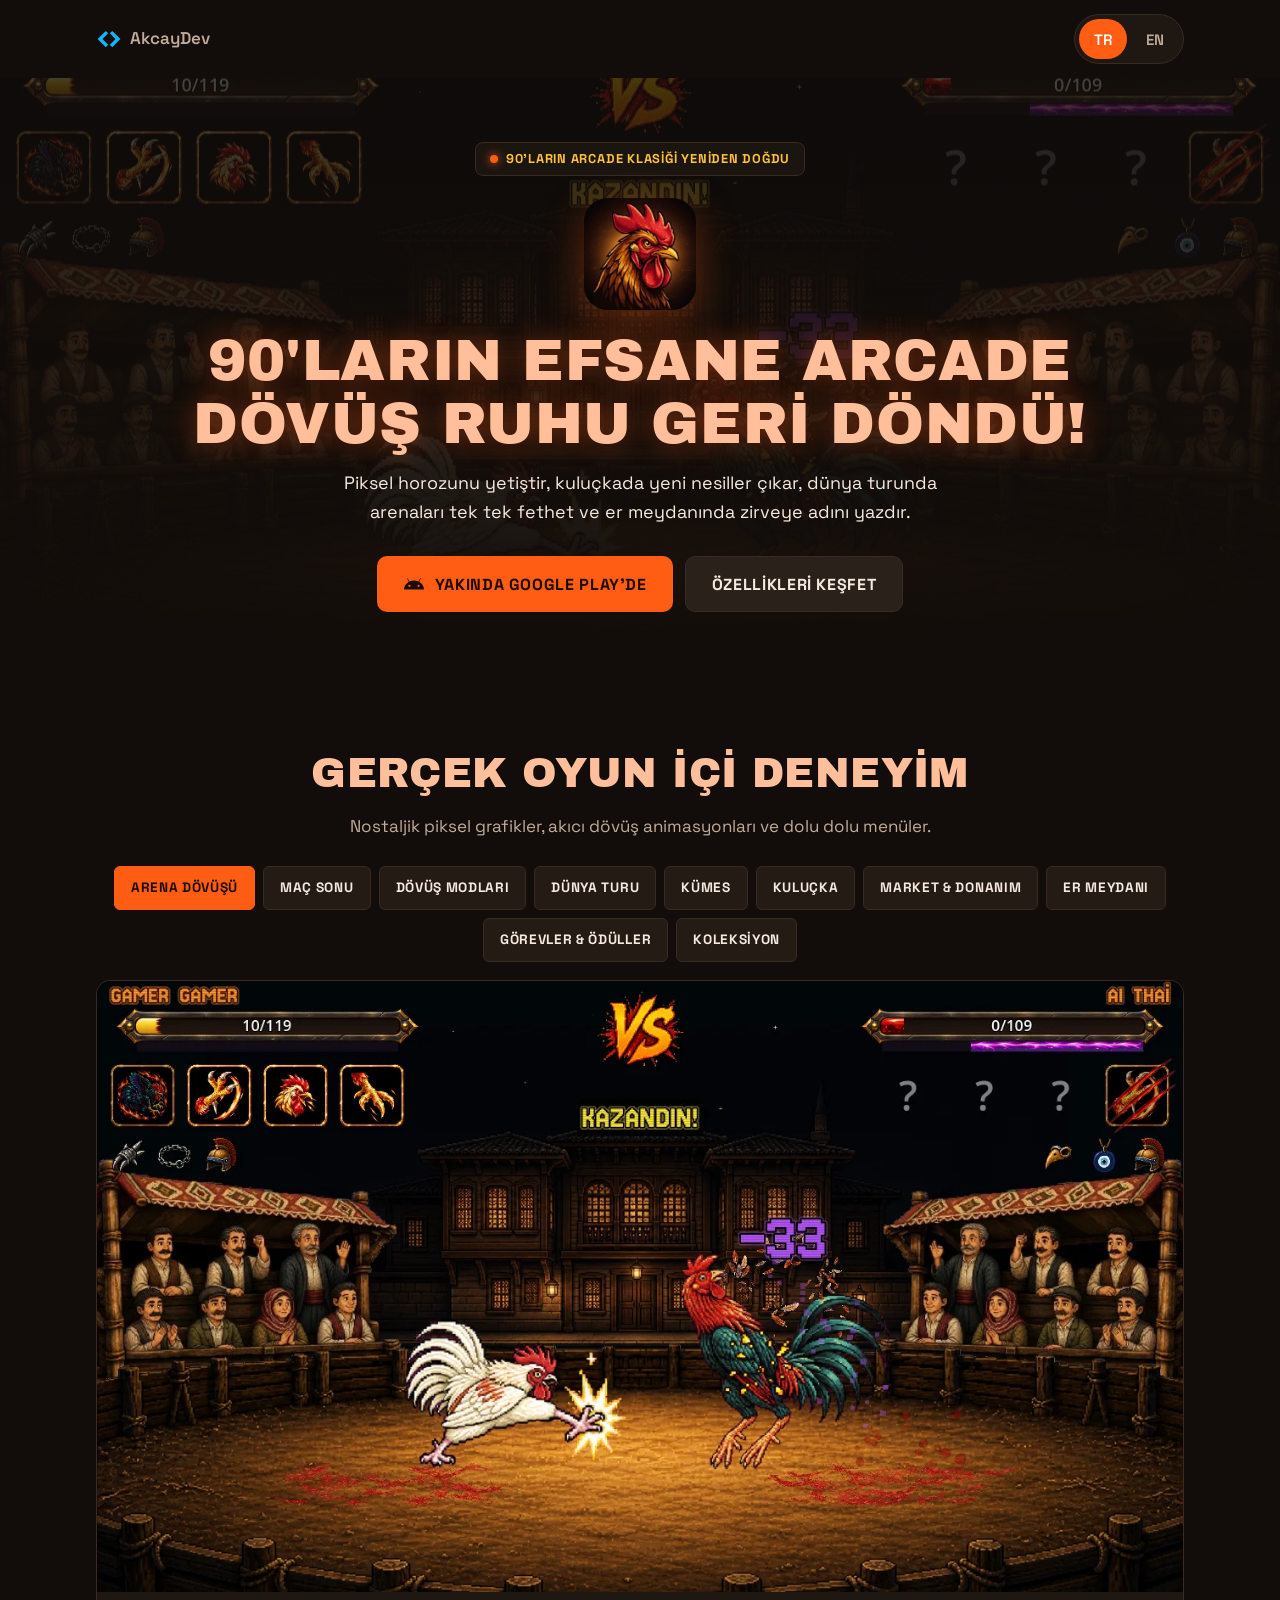
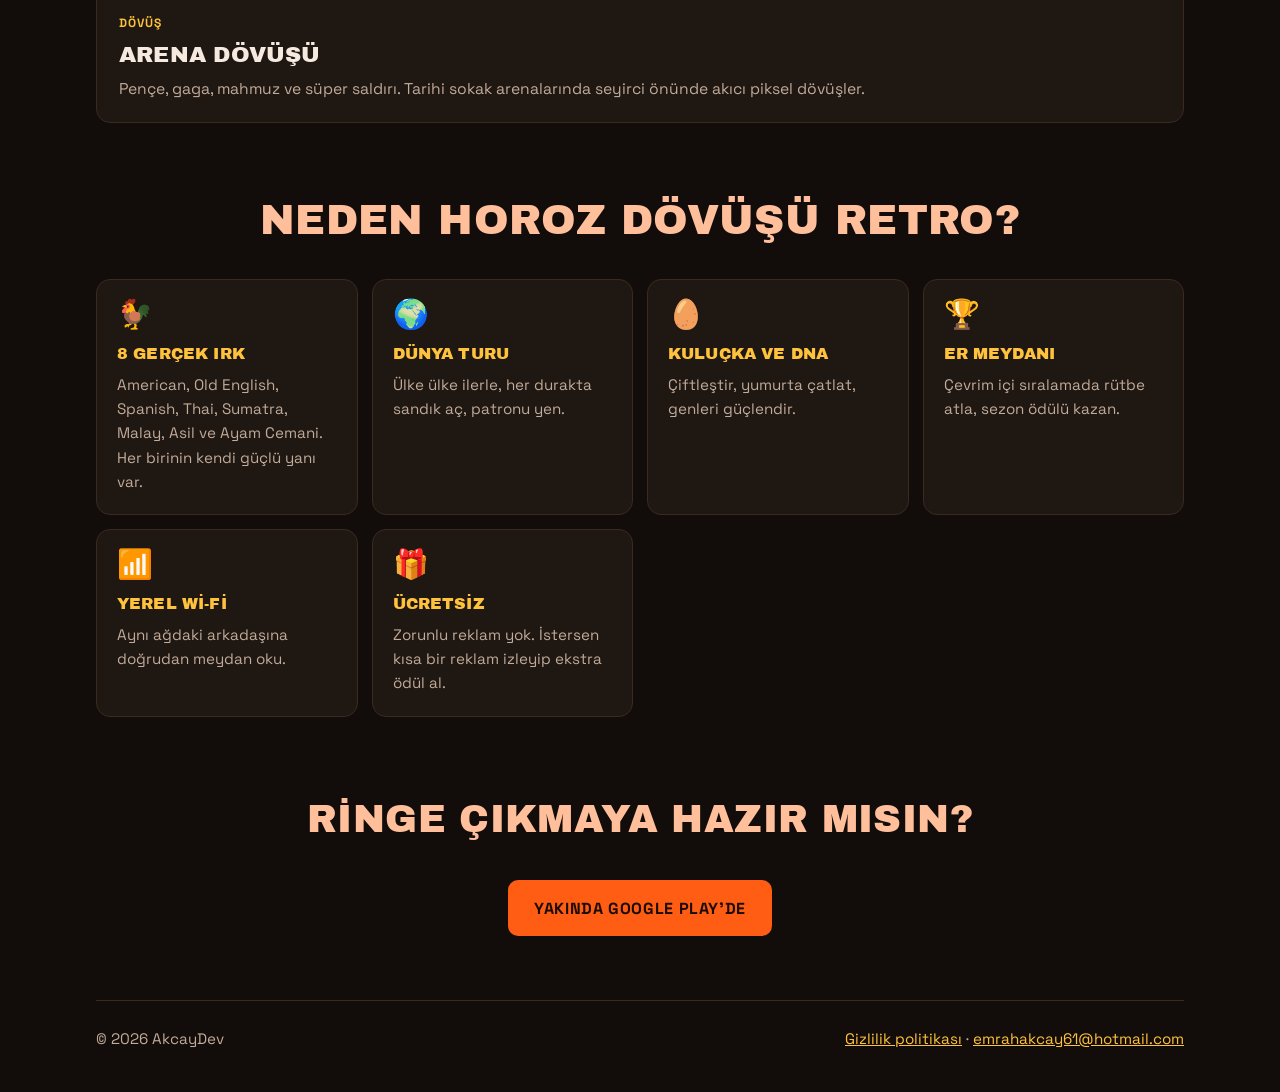
==== horoz-dovusu-retro/index.html @ 1869b86a "Add files via upload" ====
<!doctype html>
<html lang="tr" data-dil="tr">
<head>
<meta charset="utf-8">
<meta name="viewport" content="width=device-width, initial-scale=1">
<title>Horoz Dövüşü Retro - AkcayDev</title>
<meta name="description" content="90'ların arcade ruhunda piksel horoz dövüşü oyunu. Android için yakında Google Play'de.">
<meta property="og:title" content="Horoz Dövüşü Retro">
<meta property="og:image" content="https://akcay-dev.github.io/horoz-dovusu-retro/gorseller/dovus-tr.webp">
<link rel="icon" href="gorseller/ikon.webp">
<link rel="preconnect" href="https://fonts.googleapis.com"><link rel="preconnect" href="https://fonts.gstatic.com" crossorigin>
<link href="https://fonts.googleapis.com/css2?family=Archivo+Black&family=Exo+2:wght@700&family=Space+Grotesk:wght@400;600;700&display=swap" rel="stylesheet">
<link rel="stylesheet" href="horoz.css">
<script src="../dil.js"></script>
</head>
<body>
<div class="kap">
  <header class="ust">
    <a class="geri" href="../" aria-label="AkcayDev">
      <svg viewBox="0 0 64 64" aria-hidden="true"><path fill="#12b6ff" d="M24 12l6 6-14 14 14 14-6 6L4 32z M40 12l-6 6 14 14-14 14 6 6 20-20z"/></svg>
      AkcayDev
    </a>
    <div class="dil-sec" role="group" aria-label="Dil / Language">
      <button data-dil-sec="tr">TR</button><button data-dil-sec="en">EN</button>
    </div>
  </header>
</div>

<div class="kahraman">
  <div class="kap">
    <span class="rozet"><span lang="tr">90'ların arcade klasiği yeniden doğdu</span><span lang="en">The 90s arcade classic is back</span></span>
    <img class="ikon" src="gorseller/ikon.webp" alt="Horoz Dövüşü Retro / Rooster Fight Retro">
    <h1><span lang="tr">90'ların efsane arcade dövüş ruhu geri döndü!</span><span lang="en">The legendary 90s arcade fighting spirit is back!</span></h1>
    <p lang="tr">Piksel horozunu yetiştir, kuluçkada yeni nesiller çıkar, dünya turunda arenaları tek tek fethet ve er meydanında zirveye adını yazdır.</p>
    <p lang="en">Raise your pixel rooster, breed new generations, conquer arenas one by one on the world tour and climb to the top of the ranked arena.</p>
    <div class="dugmeler">
      <a class="dugme ana" aria-disabled="true">
        <svg viewBox="0 0 24 24" aria-hidden="true"><path fill="currentColor" d="M17.6 9.48l1.84-3.18a.38.38 0 0 0-.66-.38L16.9 9.14A11.5 11.5 0 0 0 12 8.1c-1.77 0-3.45.37-4.9 1.04L5.22 5.92a.38.38 0 0 0-.66.38L6.4 9.48A10.8 10.8 0 0 0 1 18h22a10.8 10.8 0 0 0-5.4-8.52zM7 15.25a1.25 1.25 0 1 1 0-2.5 1.25 1.25 0 0 1 0 2.5zm10 0a1.25 1.25 0 1 1 0-2.5 1.25 1.25 0 0 1 0 2.5z"/></svg>
        <span lang="tr">Yakında Google Play'de</span><span lang="en">Coming soon to Google Play</span>
      </a>
      <a class="dugme ikincil" href="#oyun"><span lang="tr">Özellikleri keşfet</span><span lang="en">Explore features</span></a>
    </div>
  </div>
</div>

<div class="kap">
  <section id="oyun">
    <div class="baslik">
      <h2><span lang="tr">Gerçek oyun içi deneyim</span><span lang="en">Real in-game experience</span></h2>
      <p lang="tr">Nostaljik piksel grafikler, akıcı dövüş animasyonları ve dolu dolu menüler.</p>
      <p lang="en">Nostalgic pixel art, smooth fight animations and packed menus.</p>
    </div>
    <div class="sekmeler" role="tablist">
      <button role="tab" data-sekme="0" aria-selected="true"><span lang="tr">Arena Dövüşü</span><span lang="en">Arena Fight</span></button>
      <button role="tab" data-sekme="1" aria-selected="false"><span lang="tr">Maç Sonu</span><span lang="en">Match Result</span></button>
      <button role="tab" data-sekme="2" aria-selected="false"><span lang="tr">Dövüş modları</span><span lang="en">Fight modes</span></button>
      <button role="tab" data-sekme="3" aria-selected="false"><span lang="tr">Dünya Turu</span><span lang="en">World Tour</span></button>
      <button role="tab" data-sekme="4" aria-selected="false"><span lang="tr">Kümes</span><span lang="en">Coop</span></button>
      <button role="tab" data-sekme="5" aria-selected="false"><span lang="tr">Kuluçka</span><span lang="en">Hatchery</span></button>
      <button role="tab" data-sekme="6" aria-selected="false"><span lang="tr">Market & Donanım</span><span lang="en">Shop & Gear</span></button>
      <button role="tab" data-sekme="7" aria-selected="false"><span lang="tr">Er Meydanı</span><span lang="en">Arena of Honor</span></button>
      <button role="tab" data-sekme="8" aria-selected="false"><span lang="tr">Görevler & Ödüller</span><span lang="en">Tasks & Rewards</span></button>
      <button role="tab" data-sekme="9" aria-selected="false"><span lang="tr">Koleksiyon</span><span lang="en">Collection</span></button>
    </div>

    <figure class="vitrin" data-panel="0">
      <img lang="tr" src="gorseller/dovus-tr.webp" alt="Arena Dövüşü" loading="lazy"><img lang="en" src="gorseller/dovus-en.webp" alt="Arena Fight" loading="lazy">
      <figcaption>
        <small lang="tr">Dövüş</small><small lang="en">Fight</small>
        <h3 lang="tr">Arena Dövüşü</h3><h3 lang="en">Arena Fight</h3>
        <p lang="tr">Pençe, gaga, mahmuz ve süper saldırı. Tarihi sokak arenalarında seyirci önünde akıcı piksel dövüşler.</p>
        <p lang="en">Claws, beak, spurs and super attacks. Smooth pixel fights in front of the crowd in historic street arenas.</p>
      </figcaption>
    </figure>
    <figure class="vitrin" data-panel="1" hidden>
      <img lang="tr" src="gorseller/zafer-tr.webp" alt="Maç Sonu" loading="lazy"><img lang="en" src="gorseller/zafer-en.webp" alt="Match Result" loading="lazy">
      <figcaption>
        <small lang="tr">Ödül</small><small lang="en">Reward</small>
        <h3 lang="tr">Maç Sonu</h3><h3 lang="en">Match Result</h3>
        <p lang="tr">Kazan, altını topla, tekrar dövüş ya da horozunu güçlendirmeye dön.</p>
        <p lang="en">Win, collect your gold, then rematch or go back to power up your rooster.</p>
      </figcaption>
    </figure>
    <figure class="vitrin" data-panel="2" hidden>
      <img lang="tr" src="gorseller/dovus-modu-tr.webp" alt="Dövüş modları" loading="lazy"><img lang="en" src="gorseller/dovus-modu-en.webp" alt="Fight modes" loading="lazy">
      <figcaption>
        <small lang="tr">Ana menü</small><small lang="en">Main menu</small>
        <h3 lang="tr">Dövüş modları</h3><h3 lang="en">Fight modes</h3>
        <p lang="tr">Çevrim dışı, arkadaşınla aynı Wi-Fi'da ya da dünya turunda: horozunu seç, dövüş modunu seç, ringe çık.</p>
        <p lang="en">Offline, with a friend on the same Wi-Fi, or on the world tour: pick your rooster, pick a mode, enter the ring.</p>
      </figcaption>
    </figure>
    <figure class="vitrin" data-panel="3" hidden>
      <img lang="tr" src="gorseller/dunya-turu-tr.webp" alt="Dünya Turu" loading="lazy"><img lang="en" src="gorseller/dunya-turu-en.webp" alt="World Tour" loading="lazy">
      <figcaption>
        <small lang="tr">Aşama modu</small><small lang="en">Stage mode</small>
        <h3 lang="tr">Dünya Turu</h3><h3 lang="en">World Tour</h3>
        <p lang="tr">Türkiye'den başlayıp ülke ülke ilerleyen kupa yolculuğu. Her ülkenin sonunda sandık ve patron dövüşü.</p>
        <p lang="en">A trophy journey that starts in Türkiye and moves country by country. A chest and a boss fight at the end of each one.</p>
      </figcaption>
    </figure>
    <figure class="vitrin" data-panel="4" hidden>
      <img lang="tr" src="gorseller/kumes-tr.webp" alt="Kümes" loading="lazy"><img lang="en" src="gorseller/kumes-en.webp" alt="Coop" loading="lazy">
      <figcaption>
        <small lang="tr">Horozların</small><small lang="en">Your roosters</small>
        <h3 lang="tr">Kümes</h3><h3 lang="en">Coop</h3>
        <p lang="tr">Horozlarının yaşadığı avlu. Kuluçkaya, markete ve koleksiyona buradan geç.</p>
        <p lang="en">The yard where your roosters live. Head to the hatchery, shop and collection from here.</p>
      </figcaption>
    </figure>
    <figure class="vitrin" data-panel="5" hidden>
      <img lang="tr" src="gorseller/kulucka-tr.webp" alt="Kuluçka" loading="lazy"><img lang="en" src="gorseller/kulucka-en.webp" alt="Hatchery" loading="lazy">
      <figcaption>
        <small lang="tr">Kuluçka sistemi</small><small lang="en">Breeding system</small>
        <h3 lang="tr">Kuluçka</h3><h3 lang="en">Hatchery</h3>
        <p lang="tr">İki horozunu çiftleştir, olası yavrunun ırkını ve güçlerini gör, yeni nesillerle daha güçlü dövüşçüler yetiştir.</p>
        <p lang="en">Pair two roosters, preview the chick's breed and stats, and raise stronger fighters generation by generation.</p>
      </figcaption>
    </figure>
    <figure class="vitrin" data-panel="6" hidden>
      <img lang="tr" src="gorseller/market-tr.webp" alt="Market & Donanım" loading="lazy"><img lang="en" src="gorseller/market-en.webp" alt="Shop & Gear" loading="lazy">
      <figcaption>
        <small lang="tr">Geliştirme</small><small lang="en">Upgrades</small>
        <h3 lang="tr">Market & Donanım</h3><h3 lang="en">Shop & Gear</h3>
        <p lang="tr">Pençe, gaga, mahmuz, miğfer ve nazar boncuğu. Horozunu kazandığın altınla donat.</p>
        <p lang="en">Claws, beaks, spurs, helmets and evil-eye charms. Gear up your rooster with the gold you win.</p>
      </figcaption>
    </figure>
    <figure class="vitrin" data-panel="7" hidden>
      <img lang="tr" src="gorseller/er-meydani-tr.webp" alt="Er Meydanı" loading="lazy"><img lang="en" src="gorseller/er-meydani-en.webp" alt="Arena of Honor" loading="lazy">
      <figcaption>
        <small lang="tr">Çevrim içi</small><small lang="en">Online</small>
        <h3 lang="tr">Er Meydanı</h3><h3 lang="en">Arena of Honor</h3>
        <p lang="tr">Diğer oyuncuların horozlarına meydan oku, kupa topla, rütbe atla ve sezon ödüllerini kap.</p>
        <p lang="en">Challenge other players' roosters, collect trophies, rank up and grab season rewards.</p>
      </figcaption>
    </figure>
    <figure class="vitrin" data-panel="8" hidden>
      <img lang="tr" src="gorseller/gorevler-tr.webp" alt="Görevler & Ödüller" loading="lazy"><img lang="en" src="gorseller/gorevler-en.webp" alt="Tasks & Rewards" loading="lazy">
      <figcaption>
        <small lang="tr">Her gün</small><small lang="en">Every day</small>
        <h3 lang="tr">Görevler & Ödüller</h3><h3 lang="en">Tasks & Rewards</h3>
        <p lang="tr">Giriş ödülleri ve günlük görevlerle altın, yumurta ve sandık kazan.</p>
        <p lang="en">Earn gold, eggs and chests with login rewards and daily tasks.</p>
      </figcaption>
    </figure>
    <figure class="vitrin" data-panel="9" hidden>
      <img lang="tr" src="gorseller/koleksiyon-tr.webp" alt="Koleksiyon" loading="lazy"><img lang="en" src="gorseller/koleksiyon-en.webp" alt="Collection" loading="lazy">
      <figcaption>
        <small lang="tr">Albüm</small><small lang="en">Album</small>
        <h3 lang="tr">Koleksiyon</h3><h3 lang="en">Collection</h3>
        <p lang="tr">8 gerçek ırkı ve tüm donanımları topla, albümünü tamamla.</p>
        <p lang="en">Collect all 8 real breeds and every piece of gear to complete your album.</p>
      </figcaption>
    </figure>
  </section>

  <section>
    <div class="baslik">
      <h2><span lang="tr">Neden Horoz Dövüşü Retro?</span><span lang="en">Why Rooster Fight Retro?</span></h2>
    </div>
    <div class="ozellikler">
      <div class="ozellik"><div class="s">🐓</div><h3 lang="tr">8 gerçek ırk</h3><h3 lang="en">8 real breeds</h3><p lang="tr">American, Old English, Spanish, Thai, Sumatra, Malay, Asil ve Ayam Cemani. Her birinin kendi güçlü yanı var.</p><p lang="en">American, Old English, Spanish, Thai, Sumatra, Malay, Asil and Ayam Cemani, each with its own strengths.</p></div>
      <div class="ozellik"><div class="s">🌍</div><h3 lang="tr">Dünya turu</h3><h3 lang="en">World tour</h3><p lang="tr">Ülke ülke ilerle, her durakta sandık aç, patronu yen.</p><p lang="en">Advance country by country, open chests and beat the boss at every stop.</p></div>
      <div class="ozellik"><div class="s">🥚</div><h3 lang="tr">Kuluçka ve DNA</h3><h3 lang="en">Breeding & DNA</h3><p lang="tr">Çiftleştir, yumurta çatlat, genleri güçlendir.</p><p lang="en">Breed, hatch eggs and strengthen the bloodline.</p></div>
      <div class="ozellik"><div class="s">🏆</div><h3 lang="tr">Er meydanı</h3><h3 lang="en">Ranked arena</h3><p lang="tr">Çevrim içi sıralamada rütbe atla, sezon ödülü kazan.</p><p lang="en">Climb the online ladder and earn season rewards.</p></div>
      <div class="ozellik"><div class="s">📶</div><h3 lang="tr">Yerel Wi-Fi</h3><h3 lang="en">Local Wi-Fi</h3><p lang="tr">Aynı ağdaki arkadaşına doğrudan meydan oku.</p><p lang="en">Challenge a friend on the same network directly.</p></div>
      <div class="ozellik"><div class="s">🎁</div><h3 lang="tr">Ücretsiz</h3><h3 lang="en">Free to play</h3><p lang="tr">Zorunlu reklam yok. İstersen kısa bir reklam izleyip ekstra ödül al.</p><p lang="en">No forced ads. Watch a short ad for a bonus only if you want.</p></div>
    </div>
  </section>

  <div class="son">
    <h2><span lang="tr">Ringe çıkmaya hazır mısın?</span><span lang="en">Ready to enter the ring?</span></h2>
    <div class="dugmeler">
      <a class="dugme ana" aria-disabled="true"><span lang="tr">Yakında Google Play'de</span><span lang="en">Coming soon to Google Play</span></a>
    </div>
  </div>

  <footer class="alt">
    <span>© 2026 AkcayDev</span>
    <span><a href="gizlilik.html"><span lang="tr">Gizlilik politikası</span><span lang="en">Privacy policy</span></a> · <a href="mailto:emrahakcay61@hotmail.com">emrahakcay61@hotmail.com</a></span>
  </footer>
</div>

<script>
document.querySelectorAll("[data-sekme]").forEach(function (b) {
  b.addEventListener("click", function () {
    var n = b.getAttribute("data-sekme");
    document.querySelectorAll("[data-sekme]").forEach(function (x) { x.setAttribute("aria-selected", x === b); });
    document.querySelectorAll("[data-panel]").forEach(function (p) { p.hidden = p.getAttribute("data-panel") !== n; });
  });
});
</script>
</body>
</html>
---- horoz-dovusu-retro/horoz.css ----
/* Horoz Dövüşü Retro tanıtım sayfası */
:root {
  --bg: #120d0a; --kart: #1e1712; --cizgi: #3a2a1f;
  --yazi: #f6e9df; --soluk: #c2ab99; --seftali: #ffbf9b;
  --turuncu: #ff5c14; --altin: #ffc23d;
}
* { box-sizing: border-box; }
html[data-dil="tr"] [lang="en"], html[data-dil="en"] [lang="tr"] { display: none !important; }
html { scroll-behavior: smooth; }
body { margin: 0; background: var(--bg); color: var(--yazi); font: 17px/1.6 "Space Grotesk", system-ui, sans-serif; }
a { color: var(--altin); }
.kap { max-width: 1120px; margin: 0 auto; padding: 0 16px; }
h1, h2, h3 { font-family: "Archivo Black", "Arial Black", sans-serif; font-weight: 400; text-transform: uppercase; letter-spacing: .01em; }
.ust { display: flex; align-items: center; justify-content: space-between; padding: 14px 0; gap: 12px; }
.geri { display: flex; align-items: center; gap: 8px; color: var(--soluk); text-decoration: none; font-weight: 600; min-height: 44px; }
.geri svg { height: 26px; width: auto; }
.dil-sec { display: flex; gap: 4px; background: var(--kart); border: 1px solid var(--cizgi); border-radius: 999px; padding: 4px; }
.dil-sec button { font: 600 15px "Space Grotesk", sans-serif; color: var(--soluk); background: none; border: 0; border-radius: 999px; min-width: 48px; min-height: 40px; cursor: pointer; }
.dil-sec button[aria-pressed="true"] { background: var(--turuncu); color: #fff; }

.kahraman { position: relative; text-align: center; padding: 64px 0 72px; overflow: hidden; }
.kahraman::before { content: ""; position: absolute; inset: 0; background: linear-gradient(180deg, rgba(18,13,10,.78), var(--bg) 92%), url(gorseller/dovus-tr.webp) center 40% / cover; z-index: -1; }
html[data-dil="en"] .kahraman::before { background-image: linear-gradient(180deg, rgba(18,13,10,.78), var(--bg) 92%), url(gorseller/dovus-en.webp); }
.rozet { display: inline-flex; align-items: center; gap: 8px; padding: 6px 14px; background: rgba(30,23,18,.85); border: 1px solid var(--cizgi); border-radius: 8px; font-size: .8rem; font-weight: 700; letter-spacing: .06em; color: var(--altin); text-transform: uppercase; }
.rozet::before { content: ""; width: 8px; height: 8px; border-radius: 50%; background: var(--turuncu); box-shadow: 0 0 10px var(--turuncu); }
.kahraman .ikon { width: 112px; height: 112px; border-radius: 24px; margin: 22px auto 0; display: block; box-shadow: 0 10px 40px rgba(255,92,20,.35); }
.kahraman h1 { font-size: clamp(2rem, 6vw, 3.6rem); line-height: 1.08; margin: 20px auto 14px; max-width: 900px; color: var(--seftali); text-shadow: 0 0 28px rgba(255,92,20,.45); }
.kahraman p { max-width: 640px; margin: 0 auto; font-size: 1.12rem; color: var(--yazi); }
.dugmeler { display: flex; flex-wrap: wrap; justify-content: center; gap: 12px; margin-top: 30px; }
.dugme { display: inline-flex; align-items: center; justify-content: center; gap: 10px; min-height: 56px; padding: 0 26px; border-radius: 10px; font: 700 1rem "Space Grotesk", sans-serif; text-transform: uppercase; letter-spacing: .04em; text-decoration: none; }
.dugme svg { width: 22px; height: 22px; }
.dugme.ana { background: var(--turuncu); color: #1a0c04; }
.dugme.ana[aria-disabled="true"] { cursor: default; }
.dugme.ikincil { background: #2a211b; color: var(--yazi); border: 1px solid var(--cizgi); }

section { padding: 56px 0 8px; }
.baslik { text-align: center; }
.baslik h2 { font-size: clamp(1.6rem, 4.5vw, 2.6rem); margin: 0 0 6px; color: var(--seftali); }
.baslik p { margin: 0 auto; color: var(--soluk); max-width: 640px; }

.sekmeler { display: flex; flex-wrap: wrap; justify-content: center; gap: 8px; margin: 26px 0 18px; }
.sekmeler button { font: 700 .85rem "Space Grotesk", sans-serif; text-transform: uppercase; letter-spacing: .05em; color: var(--yazi); background: #241b15; border: 1px solid var(--cizgi); border-radius: 6px; min-height: 44px; padding: 0 16px; cursor: pointer; }
.sekmeler button[aria-selected="true"] { background: var(--turuncu); border-color: var(--turuncu); color: #1a0c04; }
.vitrin { margin: 0; border-radius: 14px; overflow: hidden; border: 1px solid var(--cizgi); background: var(--kart); }
.vitrin img { width: 100%; aspect-ratio: 16 / 9; object-fit: cover; display: block; }
.vitrin figcaption { padding: 16px 22px 20px; }
.vitrin small { color: var(--altin); font-weight: 700; letter-spacing: .08em; text-transform: uppercase; font-size: .75rem; }
.vitrin h3 { margin: 2px 0 4px; font-size: clamp(1rem, 2.6vw, 1.4rem); }
.vitrin p { margin: 0; color: var(--soluk); font-size: .98rem; }

.ozellikler { display: grid; grid-template-columns: repeat(auto-fill, minmax(240px, 1fr)); gap: 14px; margin-top: 26px; }
.ozellik { background: var(--kart); border: 1px solid var(--cizgi); border-radius: 14px; padding: 20px; }
.ozellik .s { font-size: 1.8rem; line-height: 1; }
.ozellik h3 { font-size: 1rem; margin: 12px 0 6px; color: var(--altin); }
.ozellik p { margin: 0; color: var(--soluk); font-size: .95rem; }

.son { text-align: center; padding: 64px 0; }
.son h2 { font-size: clamp(1.6rem, 4.5vw, 2.4rem); color: var(--seftali); margin: 0 0 18px; }
.alt { border-top: 1px solid var(--cizgi); padding: 26px 0 40px; color: var(--soluk); font-size: .95rem; display: flex; flex-wrap: wrap; gap: 8px 24px; justify-content: space-between; }
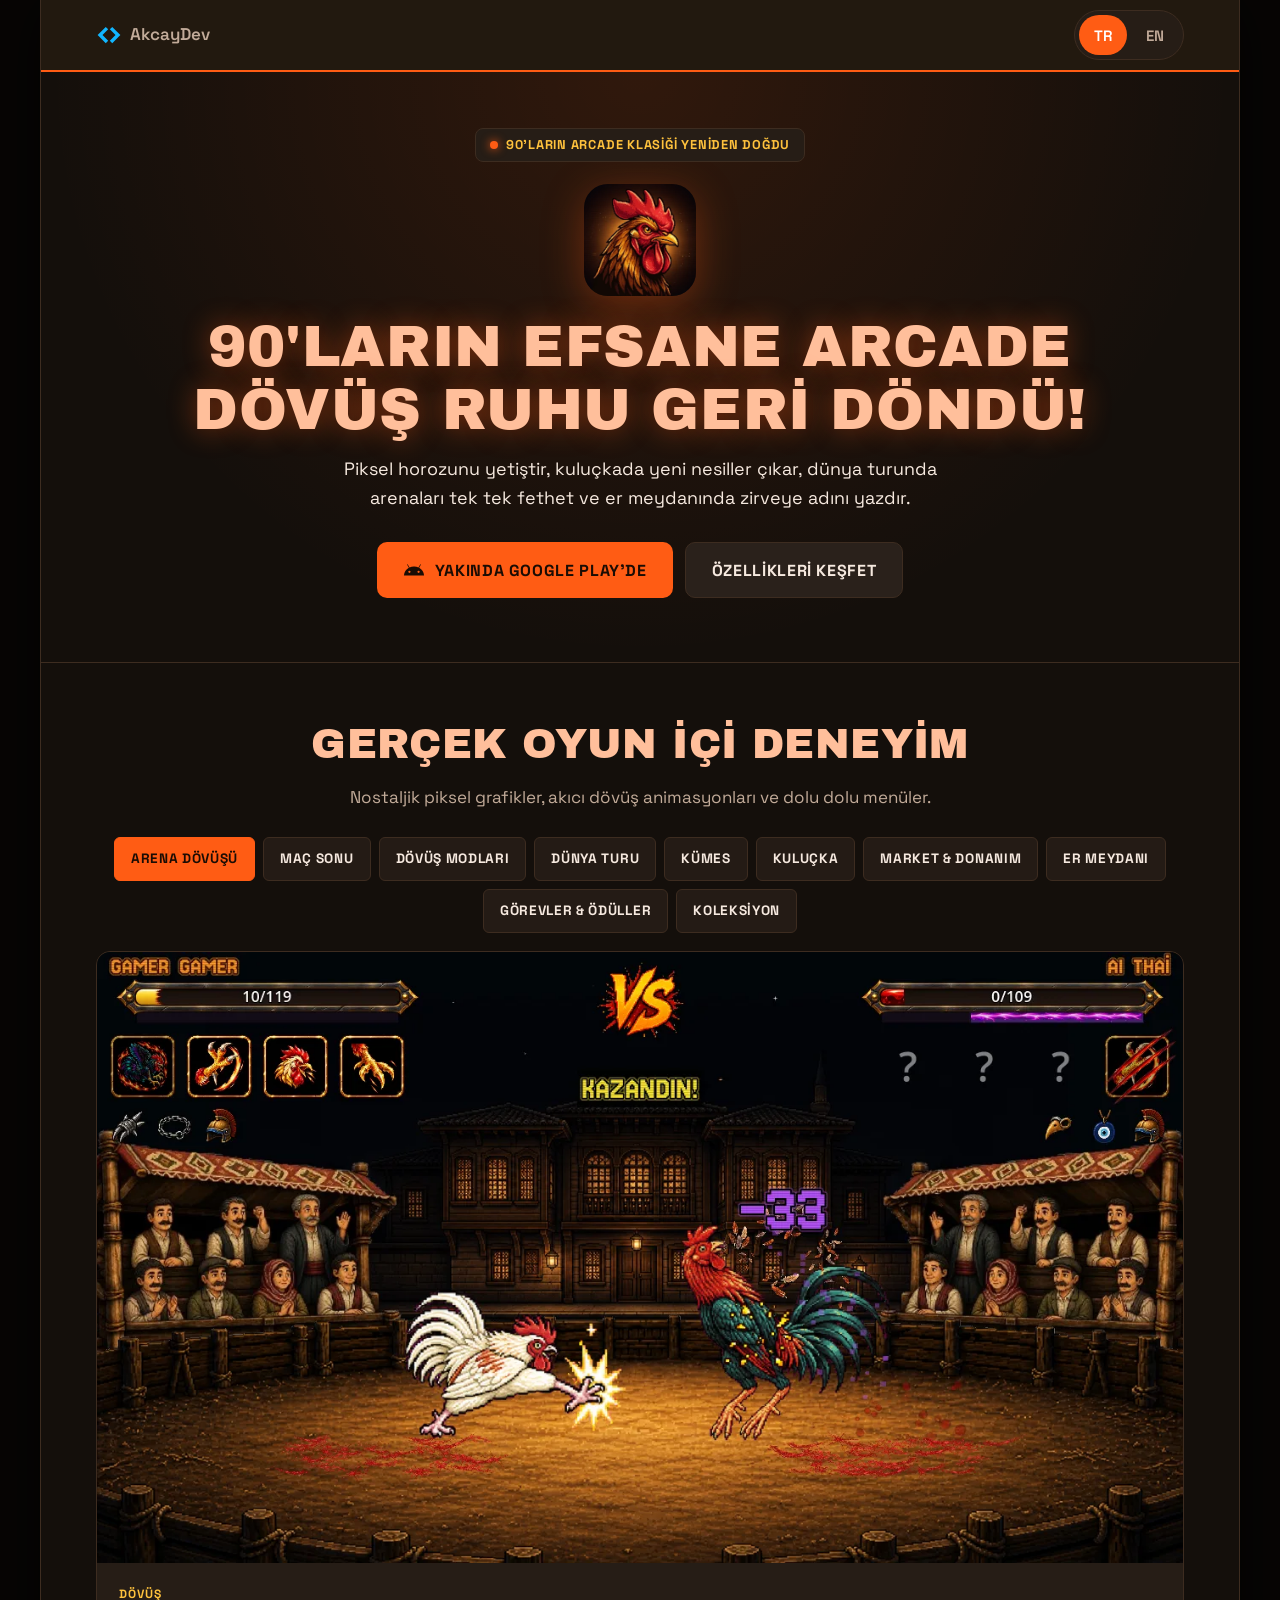
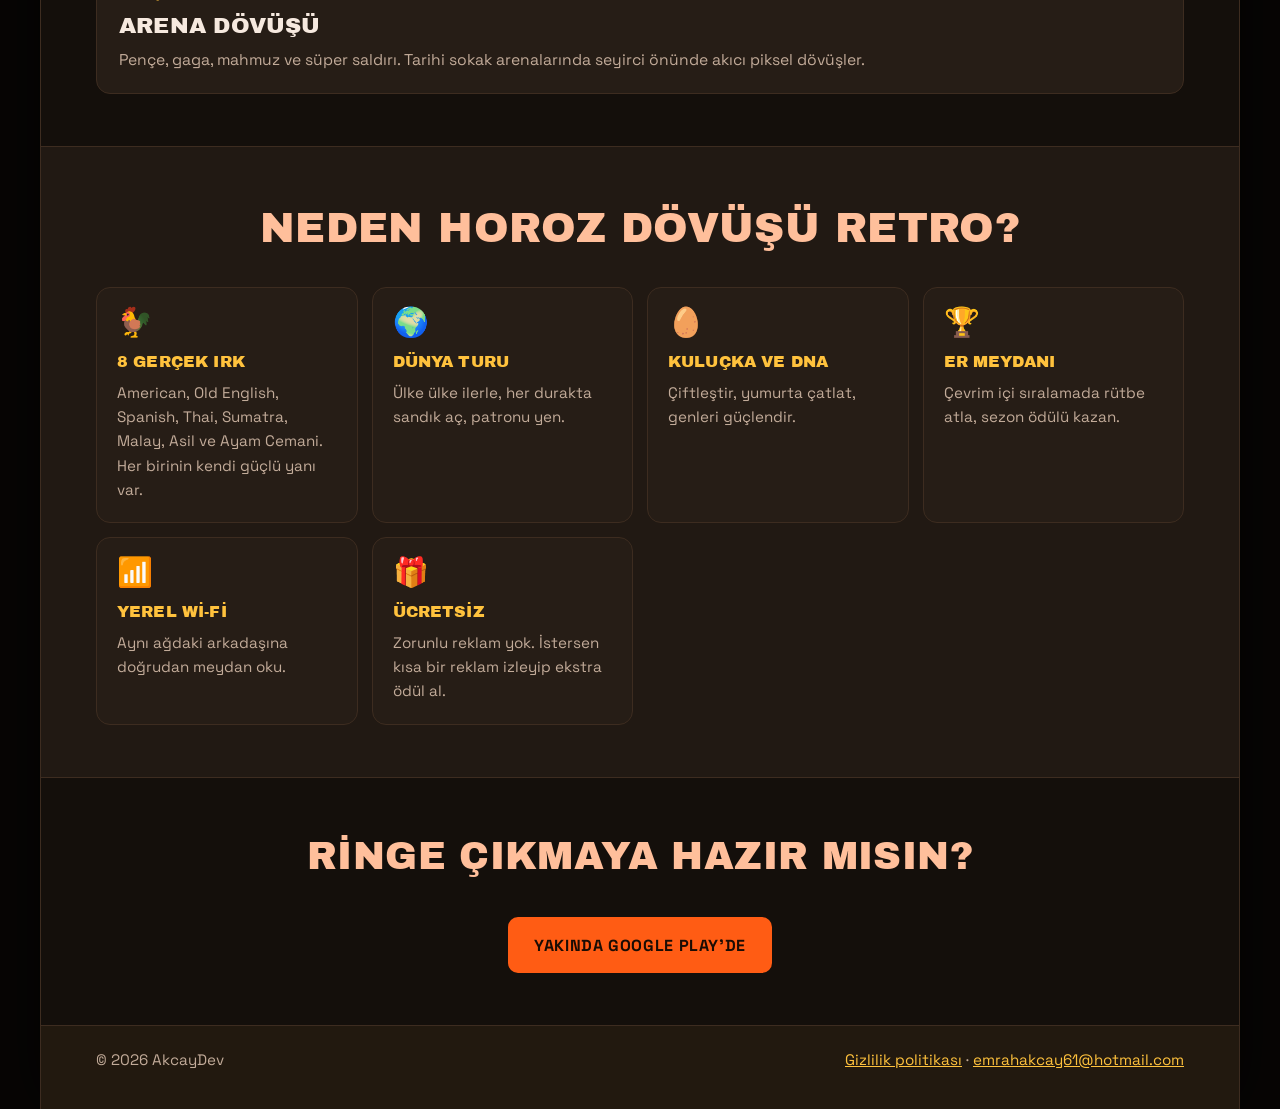
==== commit 36b7b8bc: "Add files via upload" ====
--- a/horoz-dovusu-retro/index.html
+++ b/horoz-dovusu-retro/index.html
@@ -14,8 +14,9 @@
 <script src="../dil.js"></script>
 </head>
 <body>
-<div class="kap">
-  <header class="ust">
+<div class="sayfa">
+<header class="ust-serit">
+  <div class="kap ust">
     <a class="geri" href="../" aria-label="AkcayDev">
       <svg viewBox="0 0 64 64" aria-hidden="true"><path fill="#12b6ff" d="M24 12l6 6-14 14 14 14-6 6L4 32z M40 12l-6 6 14 14-14 14 6 6 20-20z"/></svg>
       AkcayDev
@@ -23,8 +24,8 @@
     <div class="dil-sec" role="group" aria-label="Dil / Language">
       <button data-dil-sec="tr">TR</button><button data-dil-sec="en">EN</button>
     </div>
-  </header>
-</div>
+  </div>
+</header>
 
 <div class="kahraman">
   <div class="kap">
@@ -43,8 +44,8 @@
   </div>
 </div>
 
-<div class="kap">
-  <section id="oyun">
+<section id="oyun" class="bolum">
+  <div class="kap">
     <div class="baslik">
       <h2><span lang="tr">Gerçek oyun içi deneyim</span><span lang="en">Real in-game experience</span></h2>
       <p lang="tr">Nostaljik piksel grafikler, akıcı dövüş animasyonları ve dolu dolu menüler.</p>
@@ -153,9 +154,11 @@
         <p lang="en">Collect all 8 real breeds and every piece of gear to complete your album.</p>
       </figcaption>
     </figure>
-  </section>
-
-  <section>
+  </div>
+</section>
+
+<section class="bolum koyu">
+  <div class="kap">
     <div class="baslik">
       <h2><span lang="tr">Neden Horoz Dövüşü Retro?</span><span lang="en">Why Rooster Fight Retro?</span></h2>
     </div>
@@ -167,19 +170,24 @@
       <div class="ozellik"><div class="s">📶</div><h3 lang="tr">Yerel Wi-Fi</h3><h3 lang="en">Local Wi-Fi</h3><p lang="tr">Aynı ağdaki arkadaşına doğrudan meydan oku.</p><p lang="en">Challenge a friend on the same network directly.</p></div>
       <div class="ozellik"><div class="s">🎁</div><h3 lang="tr">Ücretsiz</h3><h3 lang="en">Free to play</h3><p lang="tr">Zorunlu reklam yok. İstersen kısa bir reklam izleyip ekstra ödül al.</p><p lang="en">No forced ads. Watch a short ad for a bonus only if you want.</p></div>
     </div>
-  </section>
-
-  <div class="son">
+  </div>
+</section>
+
+<div class="son bolum">
+  <div class="kap">
     <h2><span lang="tr">Ringe çıkmaya hazır mısın?</span><span lang="en">Ready to enter the ring?</span></h2>
     <div class="dugmeler">
       <a class="dugme ana" aria-disabled="true"><span lang="tr">Yakında Google Play'de</span><span lang="en">Coming soon to Google Play</span></a>
     </div>
   </div>
-
-  <footer class="alt">
+</div>
+
+<footer class="alt-serit">
+  <div class="kap alt">
     <span>© 2026 AkcayDev</span>
     <span><a href="gizlilik.html"><span lang="tr">Gizlilik politikası</span><span lang="en">Privacy policy</span></a> · <a href="mailto:emrahakcay61@hotmail.com">emrahakcay61@hotmail.com</a></span>
-  </footer>
+  </div>
+</footer>
 </div>
 
 <script>
--- a/horoz-dovusu-retro/horoz.css
+++ b/horoz-dovusu-retro/horoz.css
@@ -1,27 +1,27 @@
 /* Horoz Dövüşü Retro tanıtım sayfası */
 :root {
-  --bg: #120d0a; --kart: #1e1712; --cizgi: #3a2a1f;
+  --dis: #070504; --bg: #140f0b; --bg2: #211913; --serit: #22190f; --kart: #261d16; --cizgi: #3d2c20;
   --yazi: #f6e9df; --soluk: #c2ab99; --seftali: #ffbf9b;
   --turuncu: #ff5c14; --altin: #ffc23d;
 }
 * { box-sizing: border-box; }
 html[data-dil="tr"] [lang="en"], html[data-dil="en"] [lang="tr"] { display: none !important; }
 html { scroll-behavior: smooth; }
-body { margin: 0; background: var(--bg); color: var(--yazi); font: 17px/1.6 "Space Grotesk", system-ui, sans-serif; }
+body { margin: 0; background: var(--dis); color: var(--yazi); font: 17px/1.6 "Space Grotesk", system-ui, sans-serif; }
 a { color: var(--altin); }
+.sayfa { max-width: 1200px; margin: 0 auto; background: var(--bg); border-left: 1px solid var(--cizgi); border-right: 1px solid var(--cizgi); box-shadow: 0 0 60px rgba(0,0,0,.6); min-height: 100vh; }
 .kap { max-width: 1120px; margin: 0 auto; padding: 0 16px; }
+.ust-serit { background: var(--serit); border-bottom: 2px solid var(--turuncu); }
 h1, h2, h3 { font-family: "Archivo Black", "Arial Black", sans-serif; font-weight: 400; text-transform: uppercase; letter-spacing: .01em; }
-.ust { display: flex; align-items: center; justify-content: space-between; padding: 14px 0; gap: 12px; }
+.ust { display: flex; align-items: center; justify-content: space-between; padding: 10px 16px; gap: 12px; }
 .geri { display: flex; align-items: center; gap: 8px; color: var(--soluk); text-decoration: none; font-weight: 600; min-height: 44px; }
 .geri svg { height: 26px; width: auto; }
 .dil-sec { display: flex; gap: 4px; background: var(--kart); border: 1px solid var(--cizgi); border-radius: 999px; padding: 4px; }
 .dil-sec button { font: 600 15px "Space Grotesk", sans-serif; color: var(--soluk); background: none; border: 0; border-radius: 999px; min-width: 48px; min-height: 40px; cursor: pointer; }
 .dil-sec button[aria-pressed="true"] { background: var(--turuncu); color: #fff; }
 
-.kahraman { position: relative; text-align: center; padding: 64px 0 72px; overflow: hidden; }
-.kahraman::before { content: ""; position: absolute; inset: 0; background: linear-gradient(180deg, rgba(18,13,10,.78), var(--bg) 92%), url(gorseller/dovus-tr.webp) center 40% / cover; z-index: -1; }
-html[data-dil="en"] .kahraman::before { background-image: linear-gradient(180deg, rgba(18,13,10,.78), var(--bg) 92%), url(gorseller/dovus-en.webp); }
-.rozet { display: inline-flex; align-items: center; gap: 8px; padding: 6px 14px; background: rgba(30,23,18,.85); border: 1px solid var(--cizgi); border-radius: 8px; font-size: .8rem; font-weight: 700; letter-spacing: .06em; color: var(--altin); text-transform: uppercase; }
+.kahraman { text-align: center; padding: 56px 0 64px; background: radial-gradient(ellipse at 50% 0, rgba(255,92,20,.12), transparent 70%); border-bottom: 1px solid var(--cizgi); }
+.rozet { display: inline-flex; align-items: center; gap: 8px; padding: 6px 14px; background: var(--kart); border: 1px solid var(--cizgi); border-radius: 8px; font-size: .8rem; font-weight: 700; letter-spacing: .06em; color: var(--altin); text-transform: uppercase; }
 .rozet::before { content: ""; width: 8px; height: 8px; border-radius: 50%; background: var(--turuncu); box-shadow: 0 0 10px var(--turuncu); }
 .kahraman .ikon { width: 112px; height: 112px; border-radius: 24px; margin: 22px auto 0; display: block; box-shadow: 0 10px 40px rgba(255,92,20,.35); }
 .kahraman h1 { font-size: clamp(2rem, 6vw, 3.6rem); line-height: 1.08; margin: 20px auto 14px; max-width: 900px; color: var(--seftali); text-shadow: 0 0 28px rgba(255,92,20,.45); }
@@ -33,7 +33,8 @@
 .dugme.ana[aria-disabled="true"] { cursor: default; }
 .dugme.ikincil { background: #2a211b; color: var(--yazi); border: 1px solid var(--cizgi); }
 
-section { padding: 56px 0 8px; }
+.bolum { padding: 48px 0 52px; border-bottom: 1px solid var(--cizgi); }
+.bolum.koyu { background: var(--bg2); }
 .baslik { text-align: center; }
 .baslik h2 { font-size: clamp(1.6rem, 4.5vw, 2.6rem); margin: 0 0 6px; color: var(--seftali); }
 .baslik p { margin: 0 auto; color: var(--soluk); max-width: 640px; }
@@ -54,6 +55,7 @@
 .ozellik h3 { font-size: 1rem; margin: 12px 0 6px; color: var(--altin); }
 .ozellik p { margin: 0; color: var(--soluk); font-size: .95rem; }
 
-.son { text-align: center; padding: 64px 0; }
+.son { text-align: center; }
 .son h2 { font-size: clamp(1.6rem, 4.5vw, 2.4rem); color: var(--seftali); margin: 0 0 18px; }
-.alt { border-top: 1px solid var(--cizgi); padding: 26px 0 40px; color: var(--soluk); font-size: .95rem; display: flex; flex-wrap: wrap; gap: 8px 24px; justify-content: space-between; }
+.alt-serit { background: var(--serit); }
+.alt { padding: 22px 16px 36px; color: var(--soluk); font-size: .95rem; display: flex; flex-wrap: wrap; gap: 8px 24px; justify-content: space-between; }
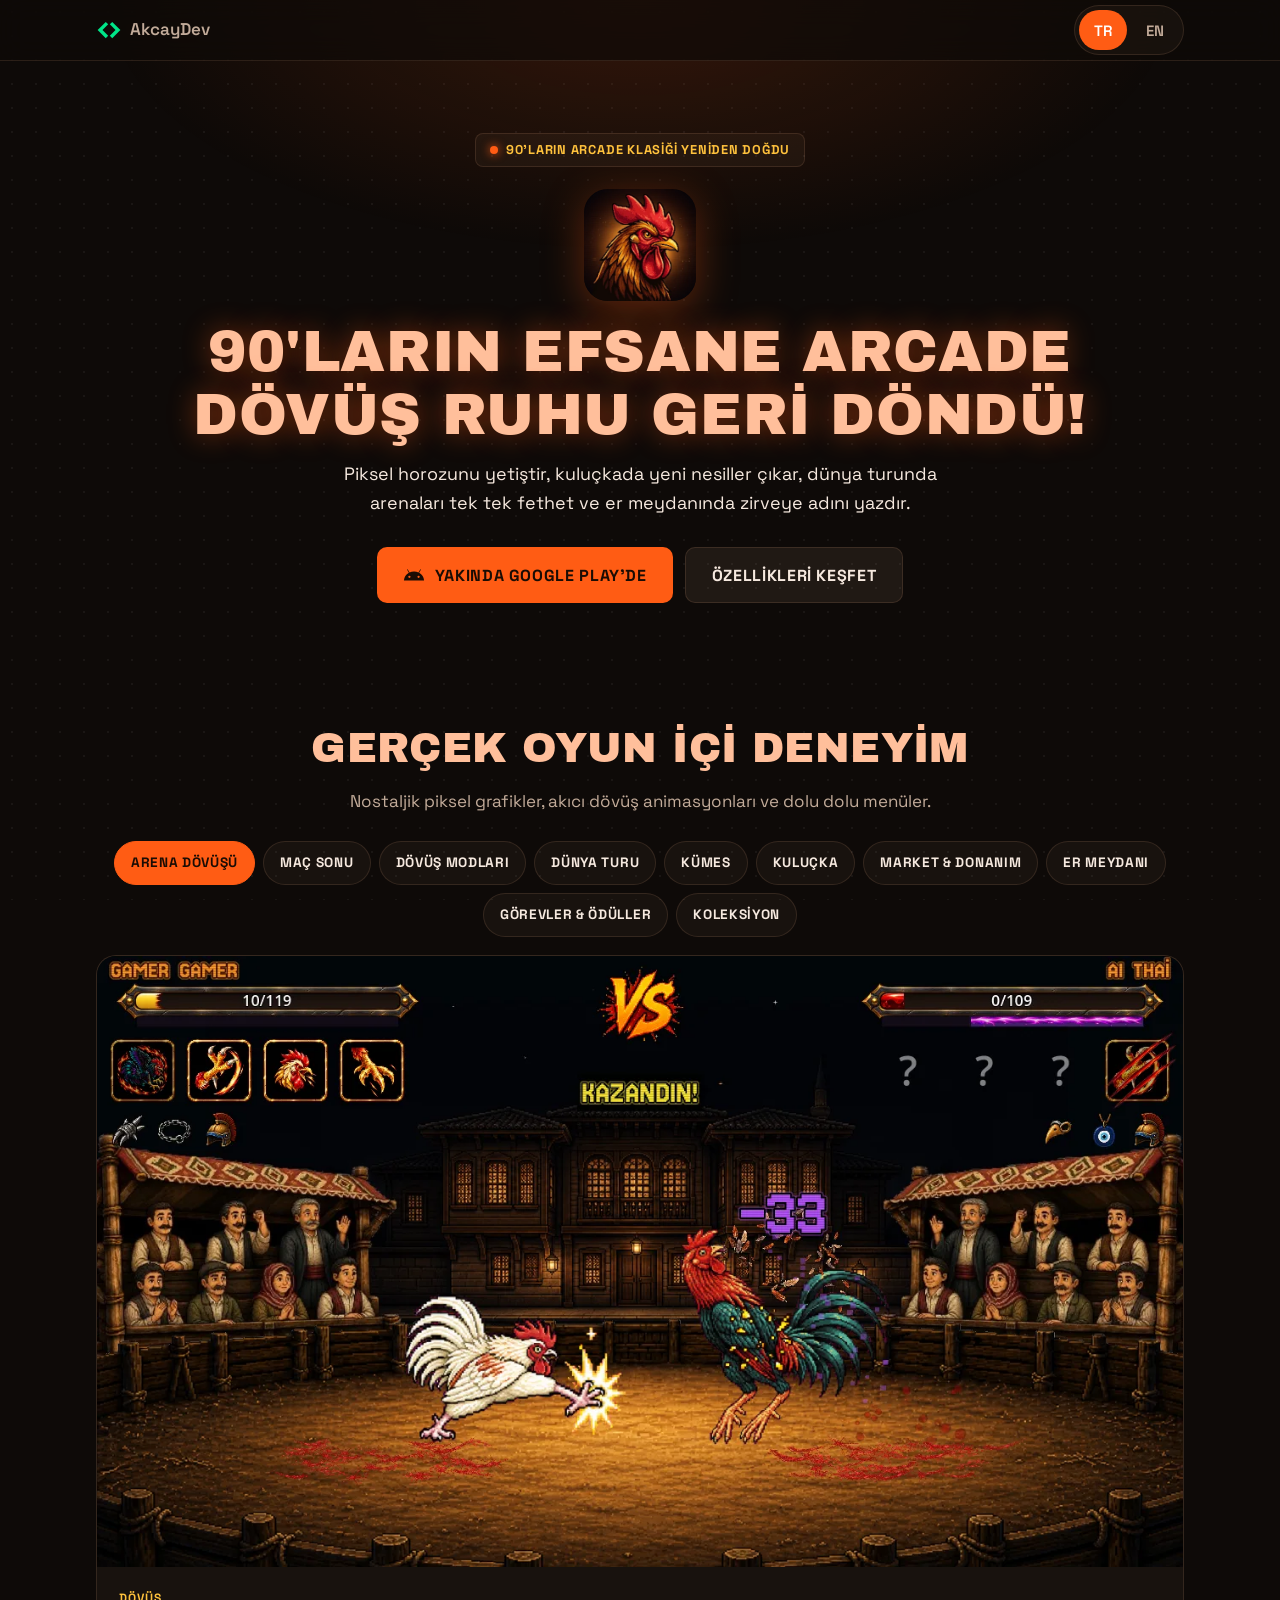
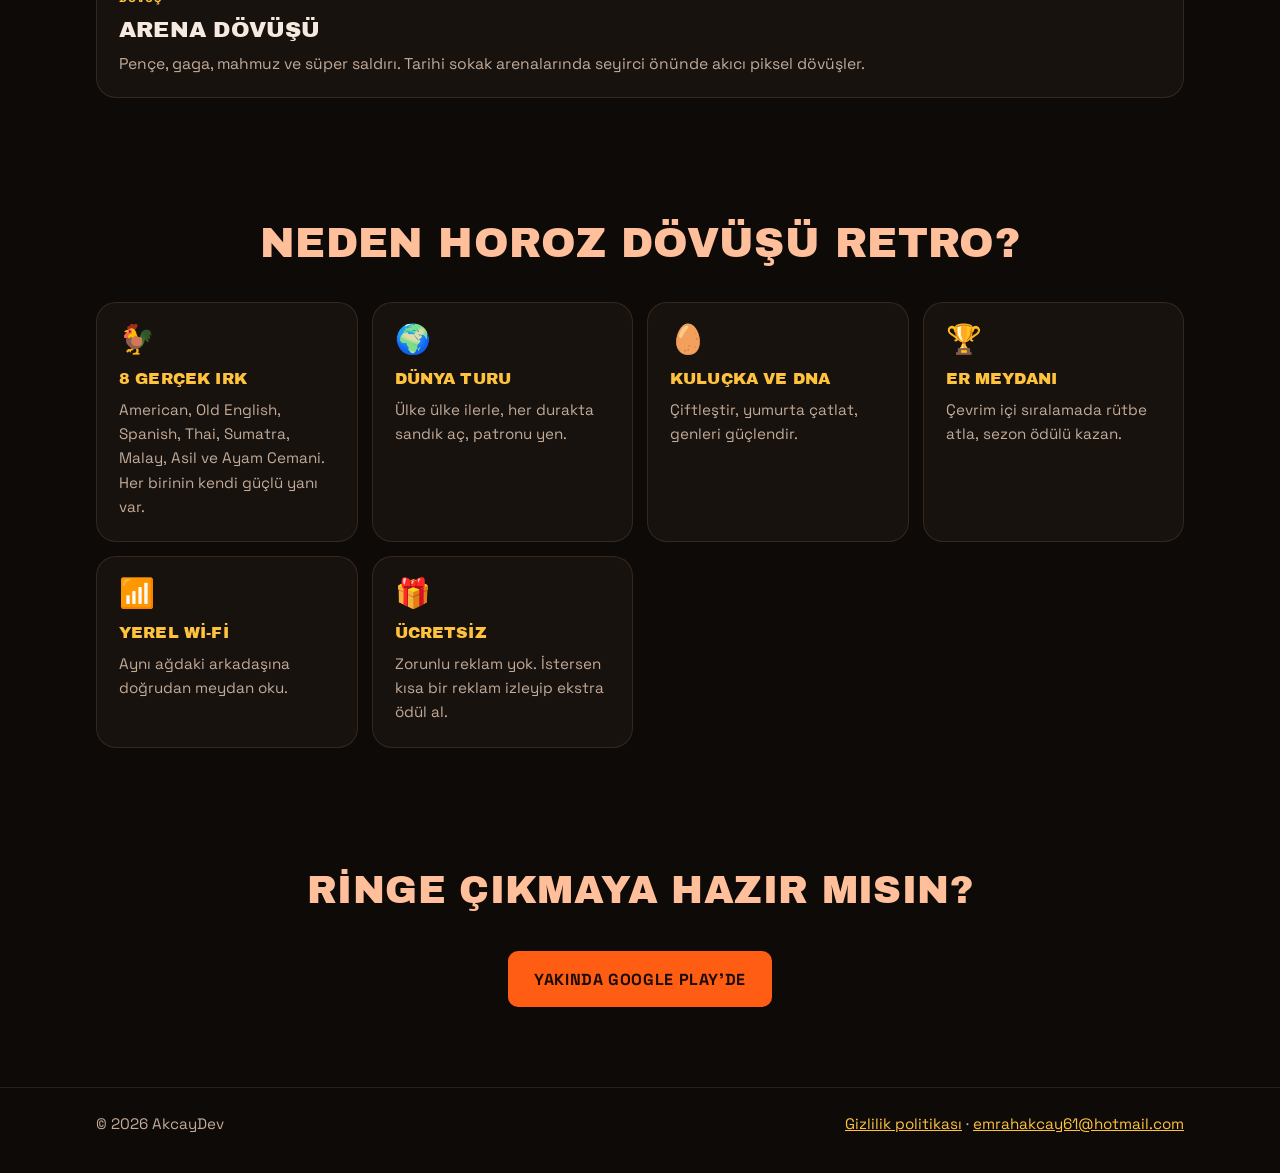
==== commit 08aef8ea: "Yeni tasarım: akcaydev logosu, yeşil-turkuaz tema, modern düzen Co-Authored-By: Claude Opus 5.5 <nor" ====
--- a/horoz-dovusu-retro/index.html
+++ b/horoz-dovusu-retro/index.html
@@ -14,11 +14,10 @@
 <script src="../dil.js"></script>
 </head>
 <body>
-<div class="sayfa">
-<header class="ust-serit">
-  <div class="kap ust">
+<header class="ust">
+  <div class="kap">
     <a class="geri" href="../" aria-label="AkcayDev">
-      <svg viewBox="0 0 64 64" aria-hidden="true"><path fill="#12b6ff" d="M24 12l6 6-14 14 14 14-6 6L4 32z M40 12l-6 6 14 14-14 14 6 6 20-20z"/></svg>
+      <svg viewBox="0 0 64 64" aria-hidden="true"><path fill="#00e589" d="M24 12l6 6-14 14 14 14-6 6L4 32z M40 12l-6 6 14 14-14 14 6 6 20-20z"/></svg>
       AkcayDev
     </a>
     <div class="dil-sec" role="group" aria-label="Dil / Language">
@@ -157,7 +156,7 @@
   </div>
 </section>
 
-<section class="bolum koyu">
+<section class="bolum">
   <div class="kap">
     <div class="baslik">
       <h2><span lang="tr">Neden Horoz Dövüşü Retro?</span><span lang="en">Why Rooster Fight Retro?</span></h2>
@@ -182,13 +181,12 @@
   </div>
 </div>
 
-<footer class="alt-serit">
-  <div class="kap alt">
+<footer class="alt">
+  <div class="kap">
     <span>© 2026 AkcayDev</span>
     <span><a href="gizlilik.html"><span lang="tr">Gizlilik politikası</span><span lang="en">Privacy policy</span></a> · <a href="mailto:emrahakcay61@hotmail.com">emrahakcay61@hotmail.com</a></span>
   </div>
 </footer>
-</div>
 
 <script>
 document.querySelectorAll("[data-sekme]").forEach(function (b) {
--- a/horoz-dovusu-retro/horoz.css
+++ b/horoz-dovusu-retro/horoz.css
@@ -1,26 +1,26 @@
 /* Horoz Dövüşü Retro tanıtım sayfası */
 :root {
-  --dis: #070504; --bg: #140f0b; --bg2: #211913; --serit: #22190f; --kart: #261d16; --cizgi: #3d2c20;
+  --bg: #0e0a08; --kart: rgba(255,200,160,.045); --kart2: rgba(255,200,160,.08); --cizgi: rgba(255,190,150,.12);
   --yazi: #f6e9df; --soluk: #c2ab99; --seftali: #ffbf9b;
   --turuncu: #ff5c14; --altin: #ffc23d;
 }
 * { box-sizing: border-box; }
 html[data-dil="tr"] [lang="en"], html[data-dil="en"] [lang="tr"] { display: none !important; }
-html { scroll-behavior: smooth; }
-body { margin: 0; background: var(--dis); color: var(--yazi); font: 17px/1.6 "Space Grotesk", system-ui, sans-serif; }
+html { scroll-behavior: smooth; scroll-padding-top: 76px; }
+body::before { content: ""; position: fixed; inset: 0; z-index: -1; pointer-events: none; background: radial-gradient(ellipse 60% 40% at 50% 0, rgba(255,92,20,.16), transparent 70%), radial-gradient(rgba(255,255,255,.05) 1px, transparent 1px) 0 0 / 24px 24px; }
+body { margin: 0; background: var(--bg); color: var(--yazi); font: 17px/1.6 "Space Grotesk", system-ui, sans-serif; }
 a { color: var(--altin); }
-.sayfa { max-width: 1200px; margin: 0 auto; background: var(--bg); border-left: 1px solid var(--cizgi); border-right: 1px solid var(--cizgi); box-shadow: 0 0 60px rgba(0,0,0,.6); min-height: 100vh; }
 .kap { max-width: 1120px; margin: 0 auto; padding: 0 16px; }
-.ust-serit { background: var(--serit); border-bottom: 2px solid var(--turuncu); }
 h1, h2, h3 { font-family: "Archivo Black", "Arial Black", sans-serif; font-weight: 400; text-transform: uppercase; letter-spacing: .01em; }
-.ust { display: flex; align-items: center; justify-content: space-between; padding: 10px 16px; gap: 12px; }
+.ust { position: sticky; top: 0; z-index: 10; background: rgba(14,10,8,.72); backdrop-filter: blur(14px); -webkit-backdrop-filter: blur(14px); border-bottom: 1px solid var(--cizgi); }
+.ust .kap { display: flex; align-items: center; justify-content: space-between; gap: 12px; height: 60px; }
 .geri { display: flex; align-items: center; gap: 8px; color: var(--soluk); text-decoration: none; font-weight: 600; min-height: 44px; }
 .geri svg { height: 26px; width: auto; }
 .dil-sec { display: flex; gap: 4px; background: var(--kart); border: 1px solid var(--cizgi); border-radius: 999px; padding: 4px; }
 .dil-sec button { font: 600 15px "Space Grotesk", sans-serif; color: var(--soluk); background: none; border: 0; border-radius: 999px; min-width: 48px; min-height: 40px; cursor: pointer; }
 .dil-sec button[aria-pressed="true"] { background: var(--turuncu); color: #fff; }
 
-.kahraman { text-align: center; padding: 56px 0 64px; background: radial-gradient(ellipse at 50% 0, rgba(255,92,20,.12), transparent 70%); border-bottom: 1px solid var(--cizgi); }
+.kahraman { text-align: center; padding: 72px 0 56px; }
 .rozet { display: inline-flex; align-items: center; gap: 8px; padding: 6px 14px; background: var(--kart); border: 1px solid var(--cizgi); border-radius: 8px; font-size: .8rem; font-weight: 700; letter-spacing: .06em; color: var(--altin); text-transform: uppercase; }
 .rozet::before { content: ""; width: 8px; height: 8px; border-radius: 50%; background: var(--turuncu); box-shadow: 0 0 10px var(--turuncu); }
 .kahraman .ikon { width: 112px; height: 112px; border-radius: 24px; margin: 22px auto 0; display: block; box-shadow: 0 10px 40px rgba(255,92,20,.35); }
@@ -31,18 +31,17 @@
 .dugme svg { width: 22px; height: 22px; }
 .dugme.ana { background: var(--turuncu); color: #1a0c04; }
 .dugme.ana[aria-disabled="true"] { cursor: default; }
-.dugme.ikincil { background: #2a211b; color: var(--yazi); border: 1px solid var(--cizgi); }
+.dugme.ikincil { background: var(--kart2); color: var(--yazi); border: 1px solid var(--cizgi); }
 
-.bolum { padding: 48px 0 52px; border-bottom: 1px solid var(--cizgi); }
-.bolum.koyu { background: var(--bg2); }
+.bolum { padding: 56px 0; }
 .baslik { text-align: center; }
 .baslik h2 { font-size: clamp(1.6rem, 4.5vw, 2.6rem); margin: 0 0 6px; color: var(--seftali); }
 .baslik p { margin: 0 auto; color: var(--soluk); max-width: 640px; }
 
 .sekmeler { display: flex; flex-wrap: wrap; justify-content: center; gap: 8px; margin: 26px 0 18px; }
-.sekmeler button { font: 700 .85rem "Space Grotesk", sans-serif; text-transform: uppercase; letter-spacing: .05em; color: var(--yazi); background: #241b15; border: 1px solid var(--cizgi); border-radius: 6px; min-height: 44px; padding: 0 16px; cursor: pointer; }
+.sekmeler button { font: 700 .85rem "Space Grotesk", sans-serif; text-transform: uppercase; letter-spacing: .05em; color: var(--yazi); background: var(--kart); border: 1px solid var(--cizgi); border-radius: 999px; min-height: 44px; padding: 0 16px; cursor: pointer; }
 .sekmeler button[aria-selected="true"] { background: var(--turuncu); border-color: var(--turuncu); color: #1a0c04; }
-.vitrin { margin: 0; border-radius: 14px; overflow: hidden; border: 1px solid var(--cizgi); background: var(--kart); }
+.vitrin { margin: 0; border-radius: 20px; overflow: hidden; border: 1px solid var(--cizgi); background: var(--kart); }
 .vitrin img { width: 100%; aspect-ratio: 16 / 9; object-fit: cover; display: block; }
 .vitrin figcaption { padding: 16px 22px 20px; }
 .vitrin small { color: var(--altin); font-weight: 700; letter-spacing: .08em; text-transform: uppercase; font-size: .75rem; }
@@ -50,12 +49,13 @@
 .vitrin p { margin: 0; color: var(--soluk); font-size: .98rem; }
 
 .ozellikler { display: grid; grid-template-columns: repeat(auto-fill, minmax(240px, 1fr)); gap: 14px; margin-top: 26px; }
-.ozellik { background: var(--kart); border: 1px solid var(--cizgi); border-radius: 14px; padding: 20px; }
+.ozellik { background: var(--kart); border: 1px solid var(--cizgi); border-radius: 20px; padding: 22px; transition: transform .25s, background .25s, border-color .25s; }
+.ozellik:hover { transform: translateY(-3px); background: var(--kart2); border-color: rgba(255,92,20,.45); }
 .ozellik .s { font-size: 1.8rem; line-height: 1; }
 .ozellik h3 { font-size: 1rem; margin: 12px 0 6px; color: var(--altin); }
 .ozellik p { margin: 0; color: var(--soluk); font-size: .95rem; }
 
 .son { text-align: center; }
 .son h2 { font-size: clamp(1.6rem, 4.5vw, 2.4rem); color: var(--seftali); margin: 0 0 18px; }
-.alt-serit { background: var(--serit); }
-.alt { padding: 22px 16px 36px; color: var(--soluk); font-size: .95rem; display: flex; flex-wrap: wrap; gap: 8px 24px; justify-content: space-between; }
+.alt { border-top: 1px solid var(--cizgi); margin-top: 24px; }
+.alt .kap { padding-top: 24px; padding-bottom: 36px; color: var(--soluk); font-size: .95rem; display: flex; flex-wrap: wrap; gap: 8px 24px; justify-content: space-between; }
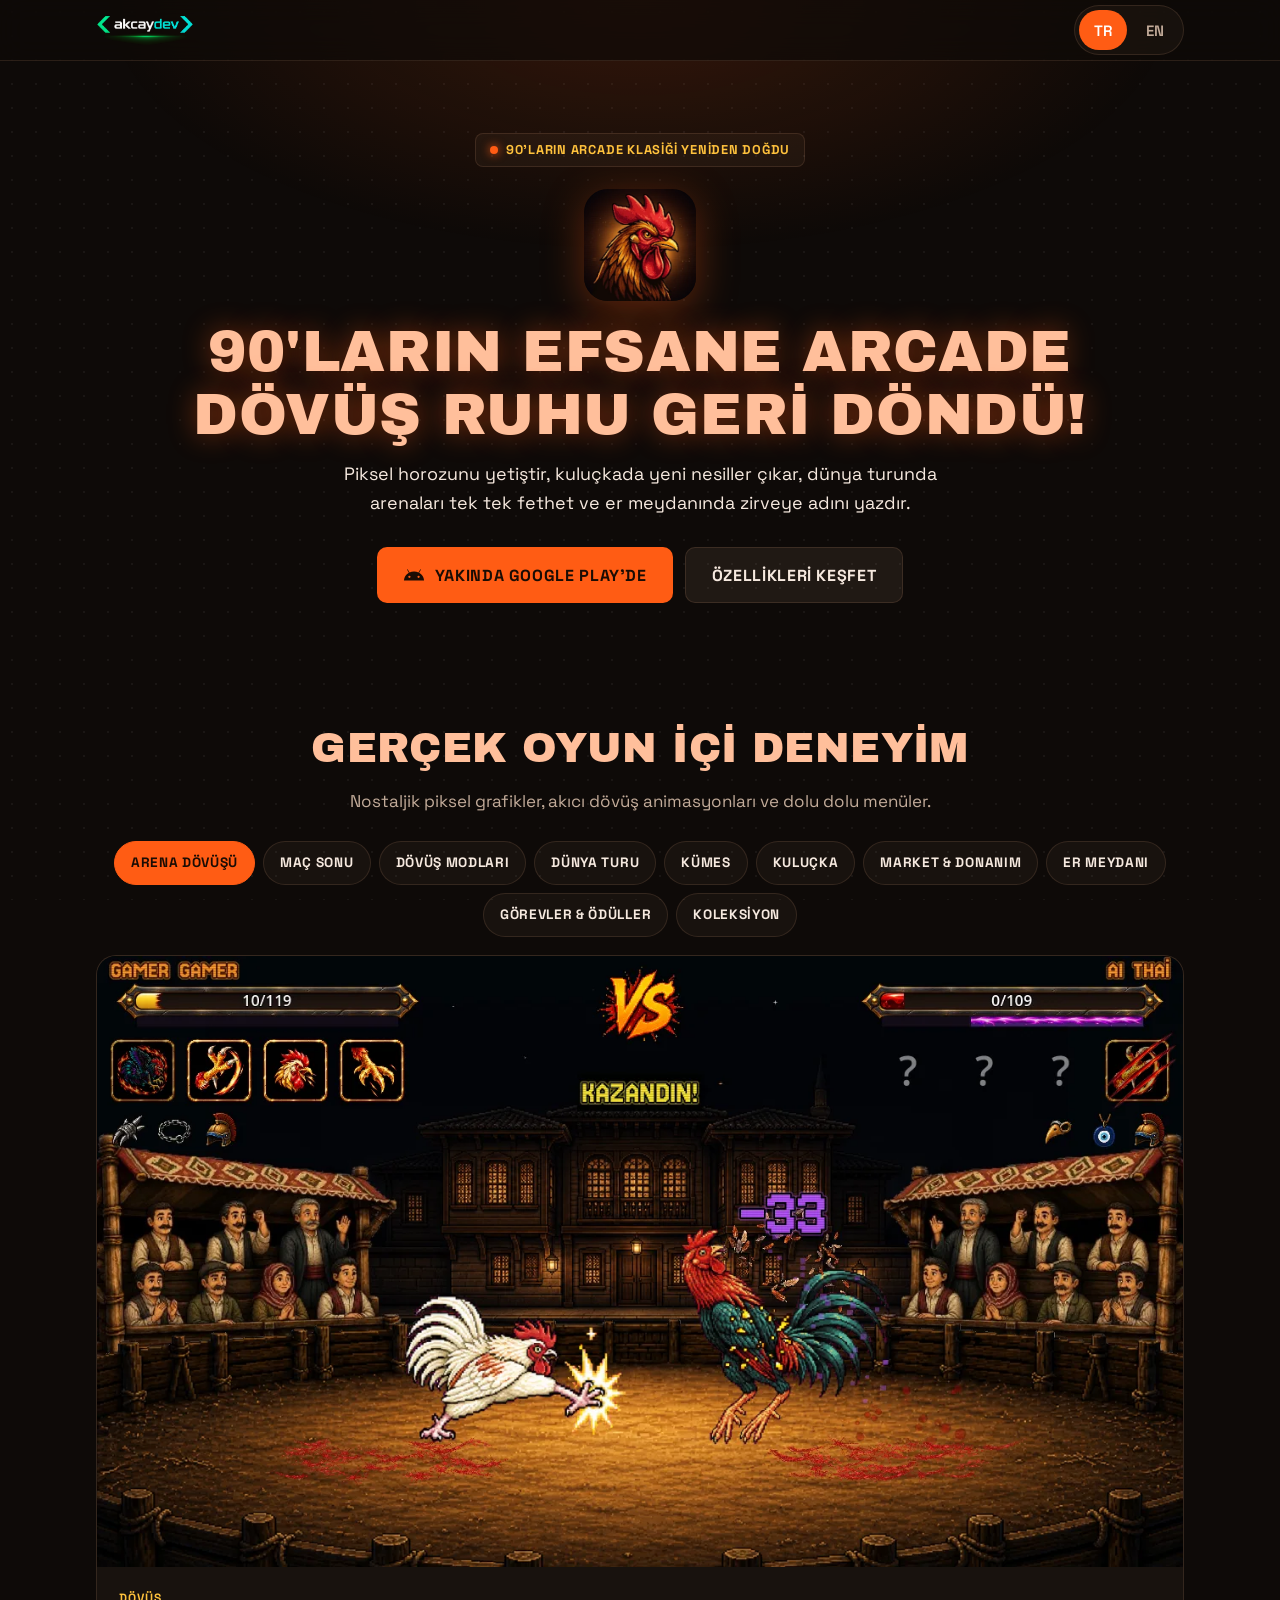
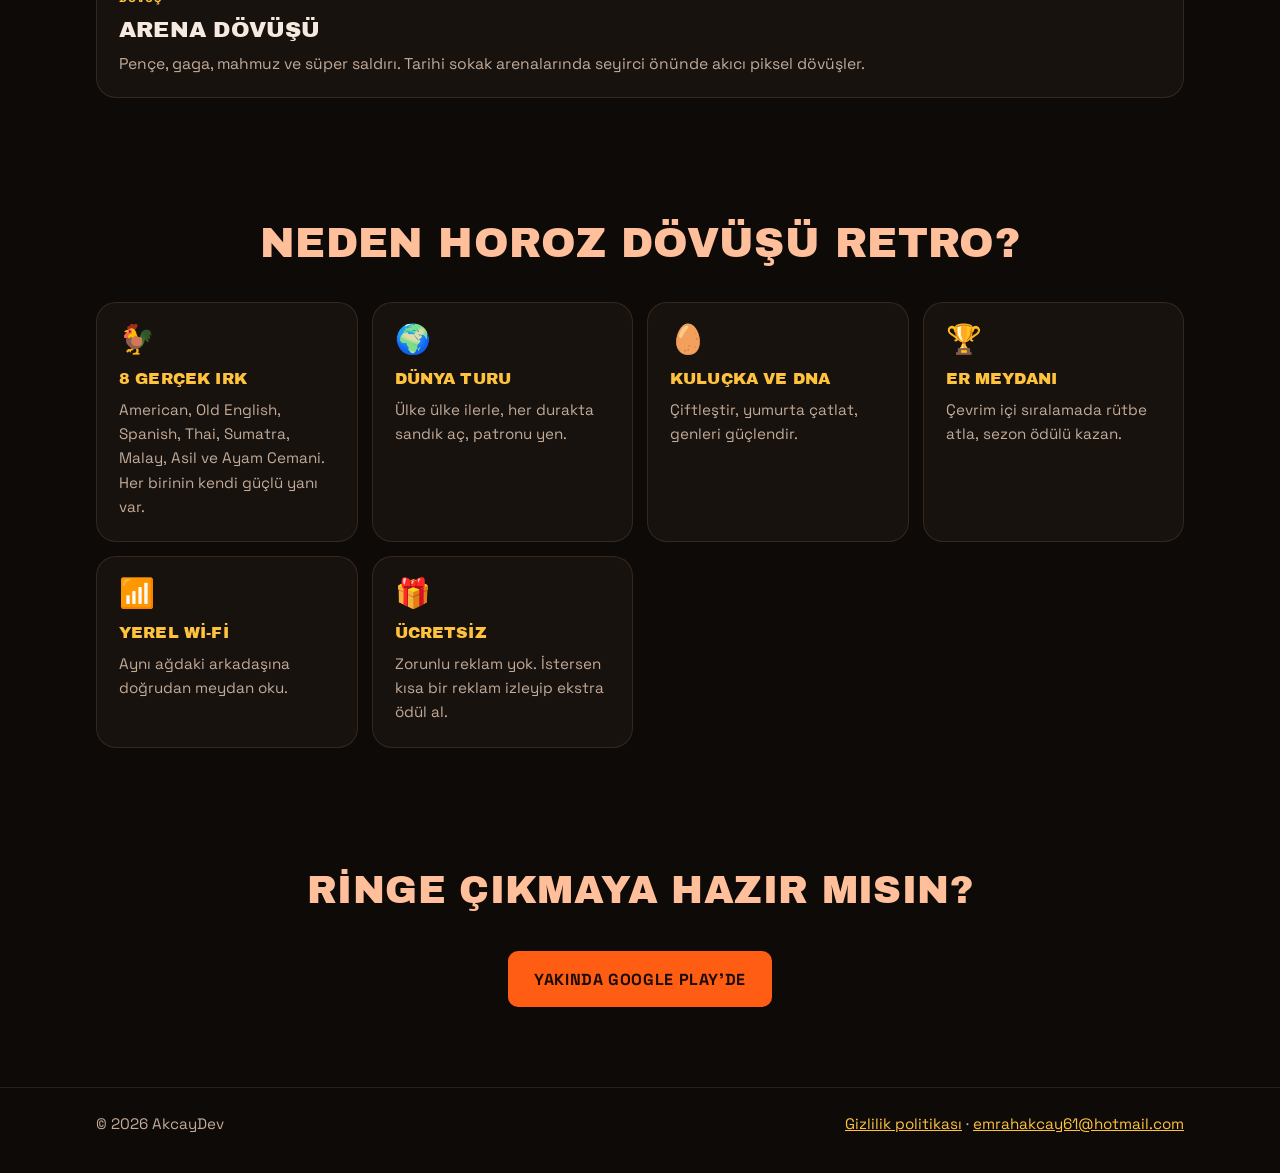
==== commit 4bf811c0: "Horoz sayfası üst menüde akcaydev logosu Co-Authored-By: Claude Opus 5.5 <noreply@anthropic.com> Cla" ====
--- a/horoz-dovusu-retro/index.html
+++ b/horoz-dovusu-retro/index.html
@@ -16,10 +16,7 @@
 <body>
 <header class="ust">
   <div class="kap">
-    <a class="geri" href="../" aria-label="AkcayDev">
-      <svg viewBox="0 0 64 64" aria-hidden="true"><path fill="#00e589" d="M24 12l6 6-14 14 14 14-6 6L4 32z M40 12l-6 6 14 14-14 14 6 6 20-20z"/></svg>
-      AkcayDev
-    </a>
+    <a class="geri" href="../"><img src="../logo.webp" alt="akcaydev"></a>
     <div class="dil-sec" role="group" aria-label="Dil / Language">
       <button data-dil-sec="tr">TR</button><button data-dil-sec="en">EN</button>
     </div>
--- a/horoz-dovusu-retro/horoz.css
+++ b/horoz-dovusu-retro/horoz.css
@@ -15,7 +15,7 @@
 .ust { position: sticky; top: 0; z-index: 10; background: rgba(14,10,8,.72); backdrop-filter: blur(14px); -webkit-backdrop-filter: blur(14px); border-bottom: 1px solid var(--cizgi); }
 .ust .kap { display: flex; align-items: center; justify-content: space-between; gap: 12px; height: 60px; }
 .geri { display: flex; align-items: center; gap: 8px; color: var(--soluk); text-decoration: none; font-weight: 600; min-height: 44px; }
-.geri svg { height: 26px; width: auto; }
+.geri img { height: 30px; width: auto; display: block; }
 .dil-sec { display: flex; gap: 4px; background: var(--kart); border: 1px solid var(--cizgi); border-radius: 999px; padding: 4px; }
 .dil-sec button { font: 600 15px "Space Grotesk", sans-serif; color: var(--soluk); background: none; border: 0; border-radius: 999px; min-width: 48px; min-height: 40px; cursor: pointer; }
 .dil-sec button[aria-pressed="true"] { background: var(--turuncu); color: #fff; }
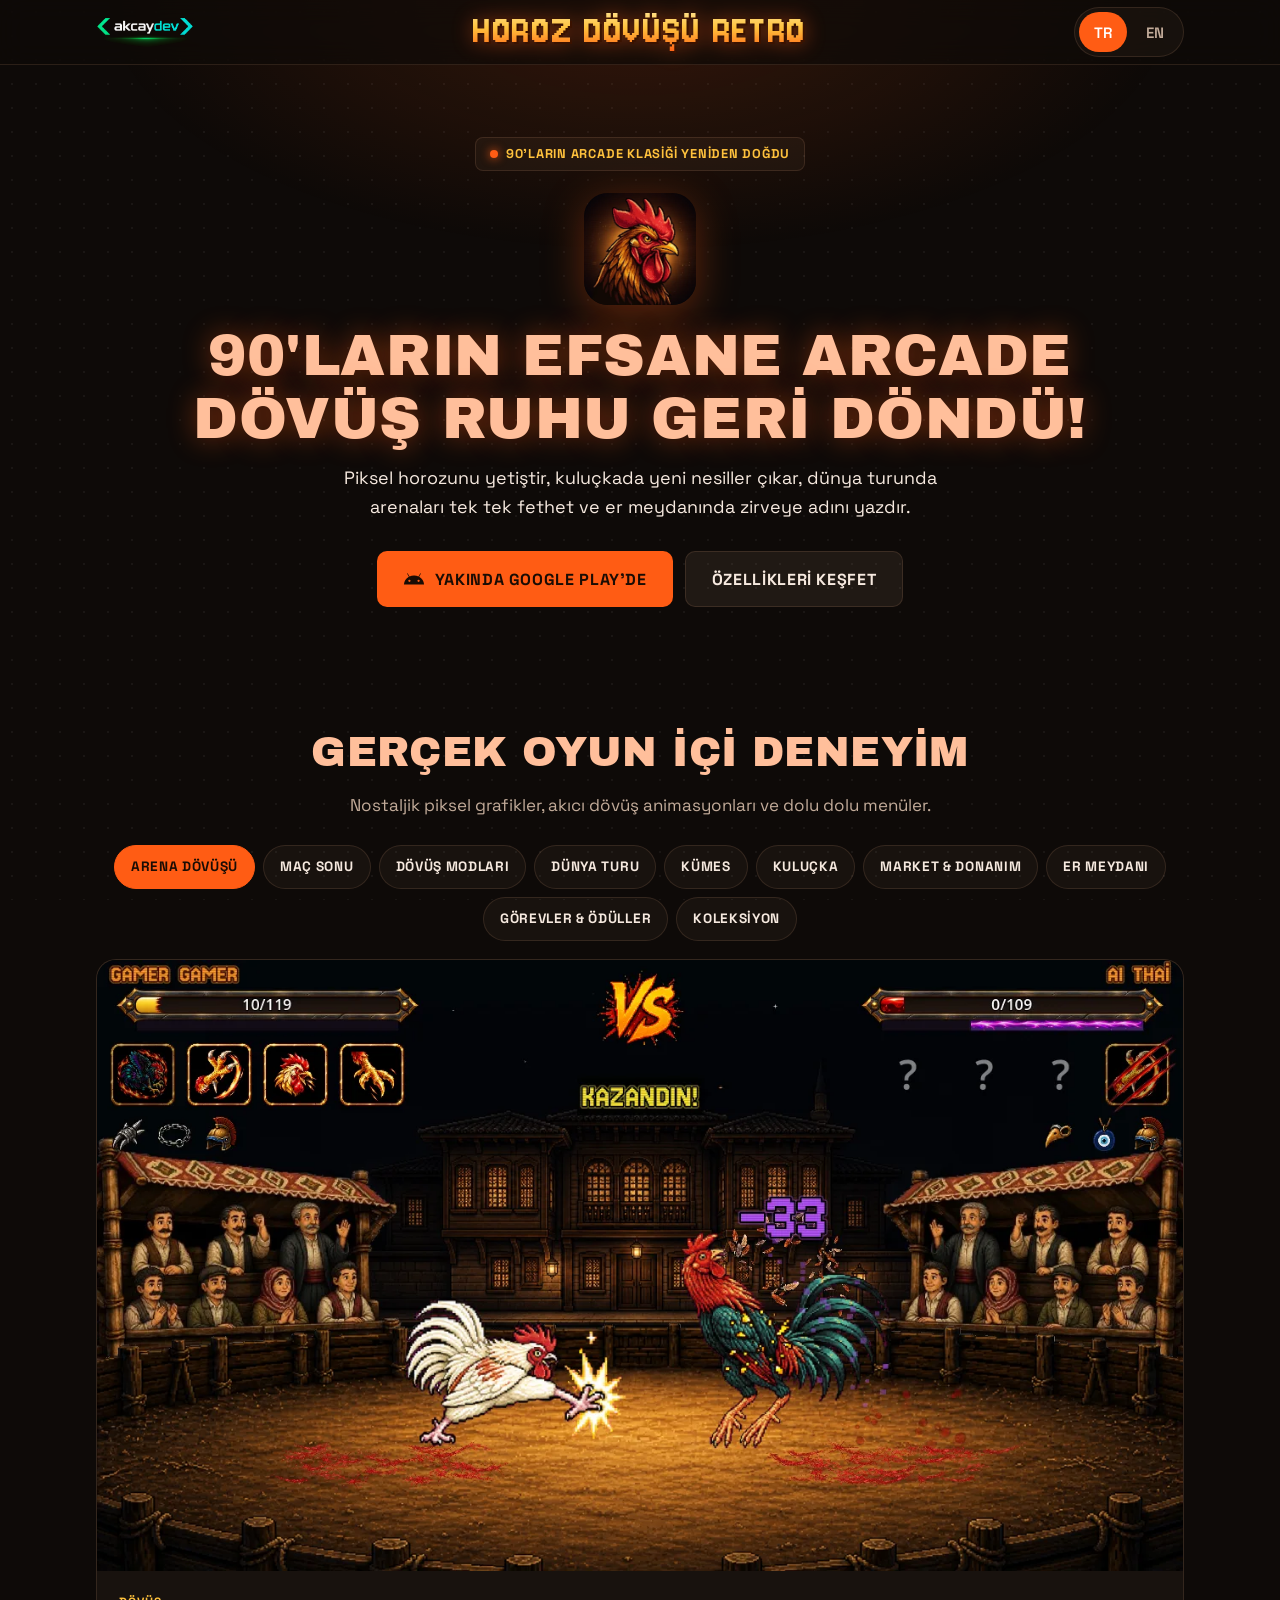
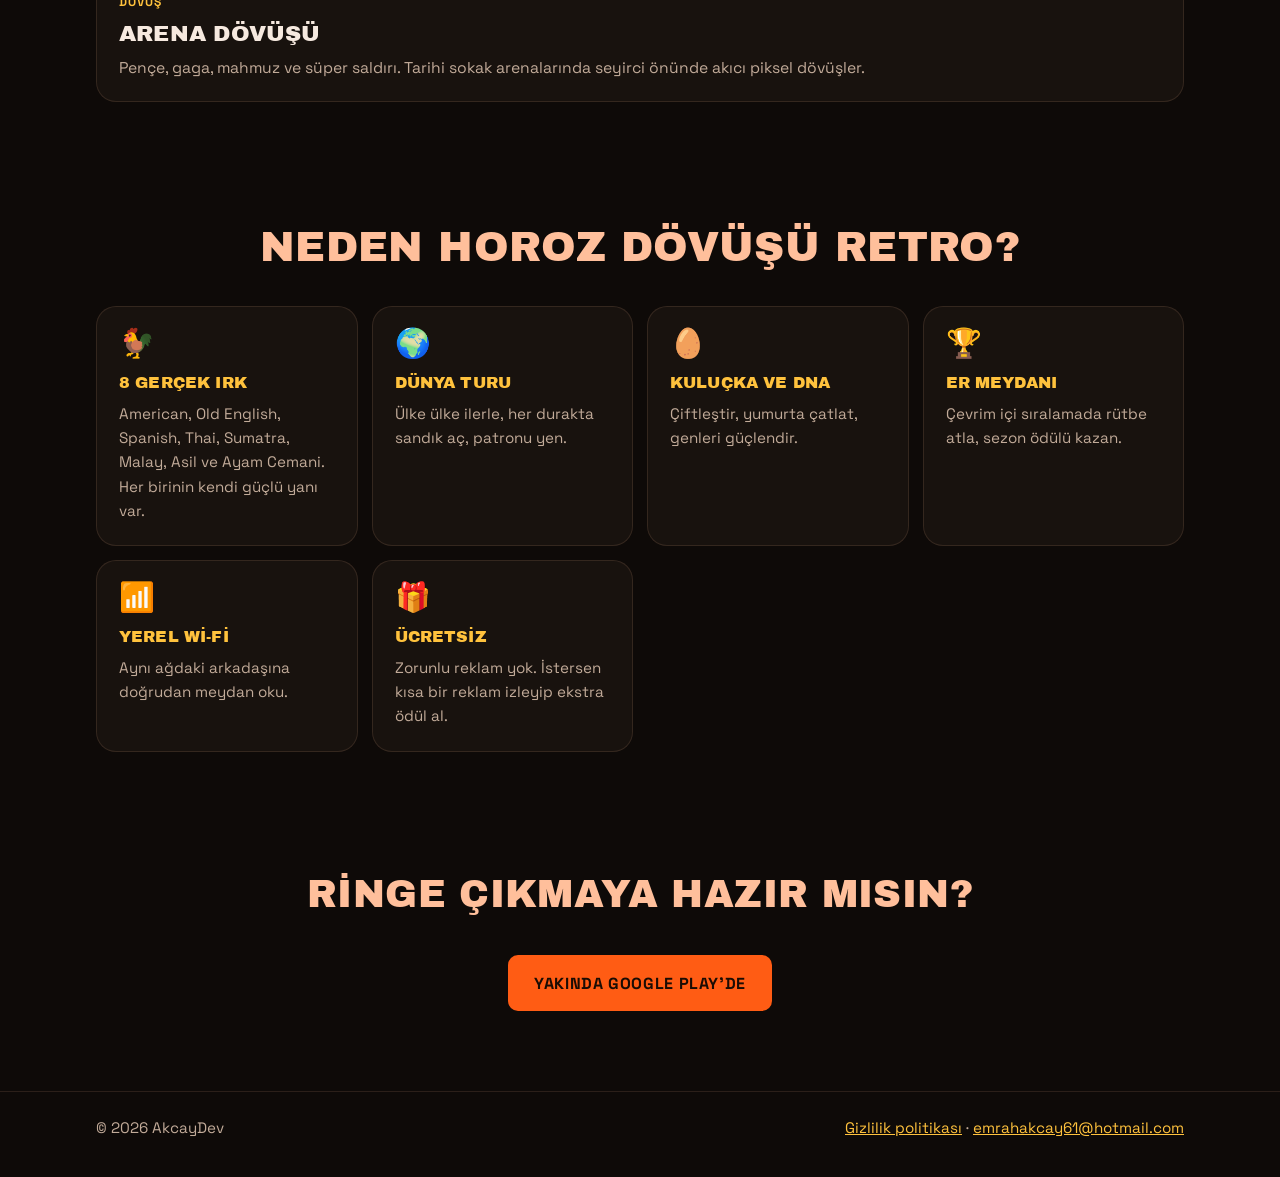
==== commit b01ec3d9: "Horoz sayfası üst menüye retro oyun adı (Jersey 10) Co-Authored-By: Claude Opus 5.5 <noreply@anthrop" ====
--- a/horoz-dovusu-retro/index.html
+++ b/horoz-dovusu-retro/index.html
@@ -9,7 +9,7 @@
 <meta property="og:image" content="https://akcay-dev.github.io/horoz-dovusu-retro/gorseller/dovus-tr.webp">
 <link rel="icon" href="gorseller/ikon.webp">
 <link rel="preconnect" href="https://fonts.googleapis.com"><link rel="preconnect" href="https://fonts.gstatic.com" crossorigin>
-<link href="https://fonts.googleapis.com/css2?family=Archivo+Black&family=Exo+2:wght@700&family=Space+Grotesk:wght@400;600;700&display=swap" rel="stylesheet">
+<link href="https://fonts.googleapis.com/css2?family=Archivo+Black&family=Jersey+10&family=Exo+2:wght@700&family=Space+Grotesk:wght@400;600;700&display=swap" rel="stylesheet">
 <link rel="stylesheet" href="horoz.css">
 <script src="../dil.js"></script>
 </head>
@@ -17,6 +17,7 @@
 <header class="ust">
   <div class="kap">
     <a class="geri" href="../"><img src="../logo.webp" alt="akcaydev"></a>
+    <a class="oyun-adi" href="#"><span lang="tr">Horoz Dövüşü Retro</span><span lang="en">Rooster Fight Retro</span></a>
     <div class="dil-sec" role="group" aria-label="Dil / Language">
       <button data-dil-sec="tr">TR</button><button data-dil-sec="en">EN</button>
     </div>
--- a/horoz-dovusu-retro/horoz.css
+++ b/horoz-dovusu-retro/horoz.css
@@ -13,7 +13,12 @@
 .kap { max-width: 1120px; margin: 0 auto; padding: 0 16px; }
 h1, h2, h3 { font-family: "Archivo Black", "Arial Black", sans-serif; font-weight: 400; text-transform: uppercase; letter-spacing: .01em; }
 .ust { position: sticky; top: 0; z-index: 10; background: rgba(14,10,8,.72); backdrop-filter: blur(14px); -webkit-backdrop-filter: blur(14px); border-bottom: 1px solid var(--cizgi); }
-.ust .kap { display: flex; align-items: center; justify-content: space-between; gap: 12px; height: 60px; }
+.ust .kap { display: grid; grid-template-columns: 1fr auto 1fr; align-items: center; gap: 12px; height: 64px; }
+.ust .dil-sec { justify-self: end; }
+.oyun-adi { font: 400 2.6rem/1 "Jersey 10", monospace; letter-spacing: .04em; text-transform: uppercase; text-decoration: none; white-space: nowrap;
+  background: linear-gradient(180deg, #ffe08a 0%, #ffc23d 40%, #ff5c14 100%); -webkit-background-clip: text; background-clip: text; color: transparent;
+  filter: drop-shadow(2px 2px 0 #3a1200) drop-shadow(0 0 10px rgba(255,92,20,.45)); }
+@media (max-width: 640px) { .ust .kap { grid-template-columns: auto 1fr auto; gap: 6px; } .geri img { height: 18px; } .oyun-adi { font-size: clamp(1rem, 5.4vw, 1.3rem); letter-spacing: .02em; justify-self: center; } .ust .dil-sec button { min-width: 34px; min-height: 34px; font-size: 13px; } }
 .geri { display: flex; align-items: center; gap: 8px; color: var(--soluk); text-decoration: none; font-weight: 600; min-height: 44px; }
 .geri img { height: 30px; width: auto; display: block; }
 .dil-sec { display: flex; gap: 4px; background: var(--kart); border: 1px solid var(--cizgi); border-radius: 999px; padding: 4px; }
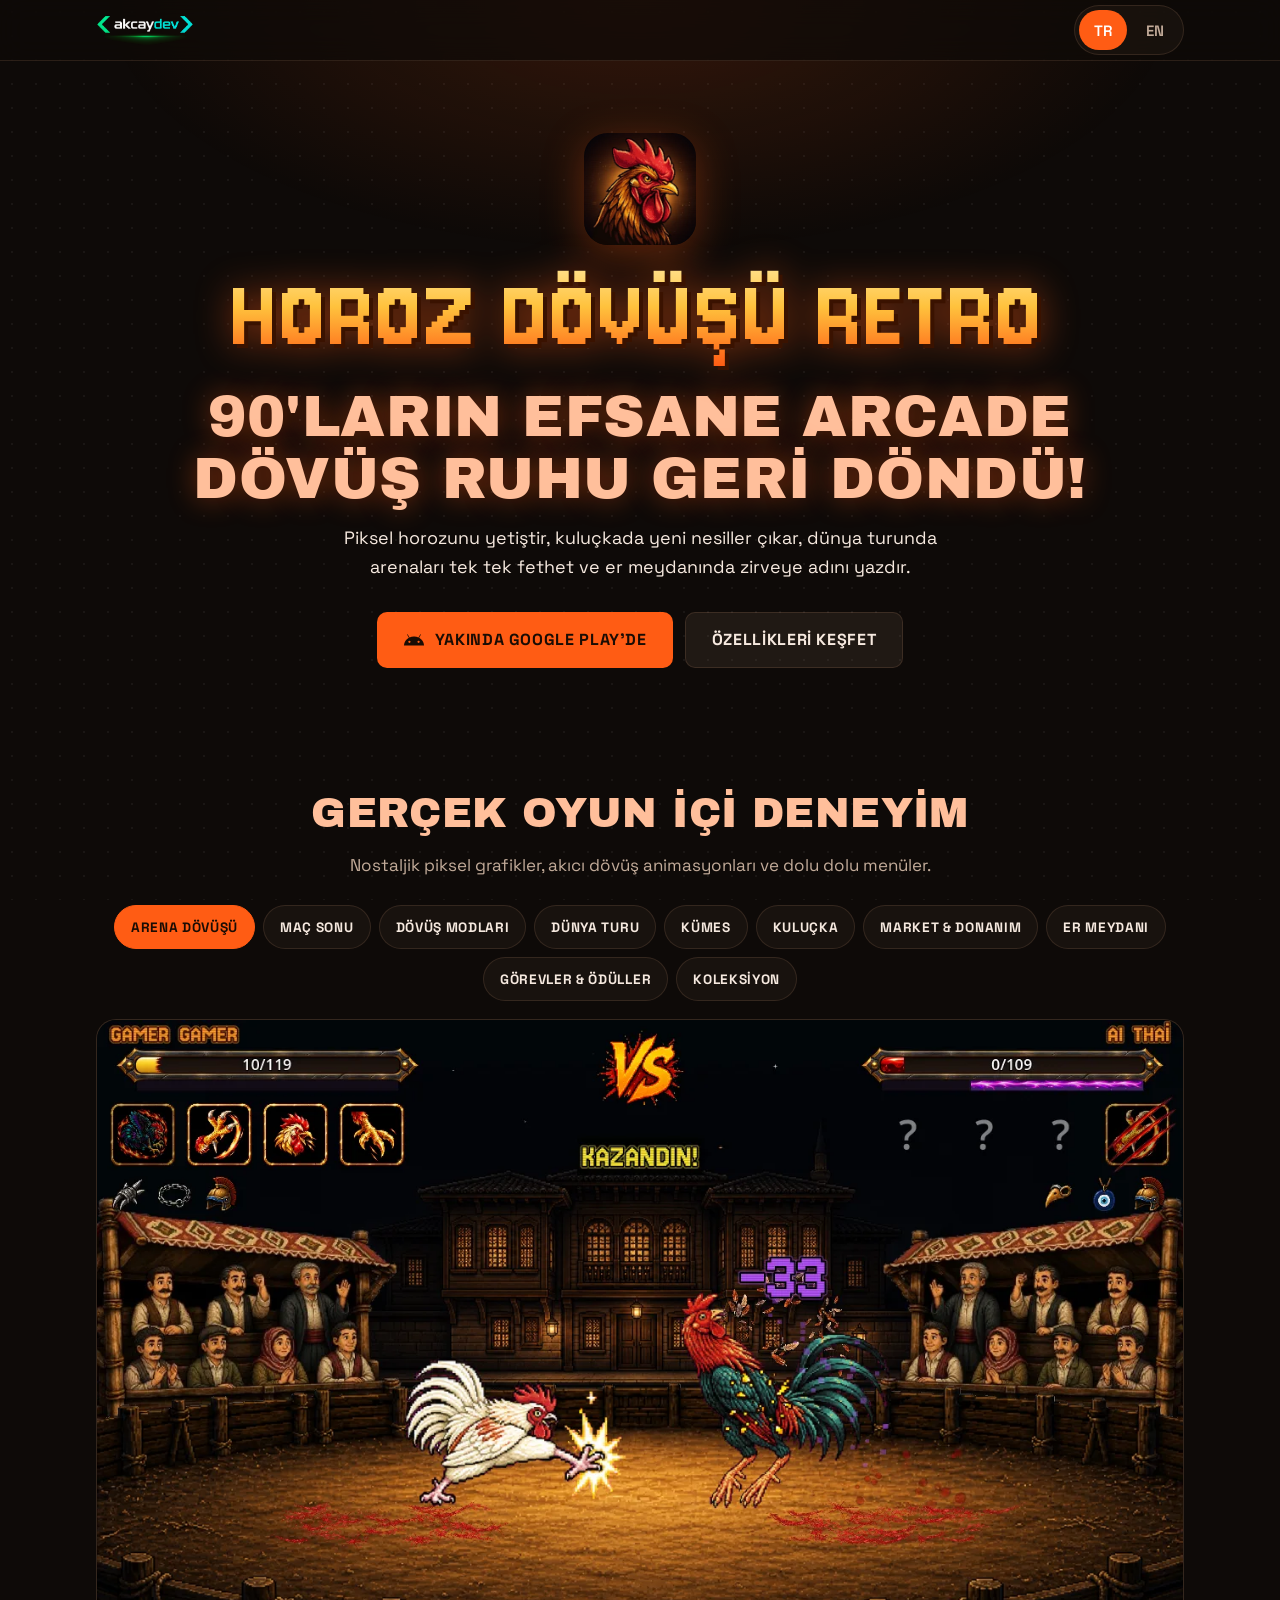
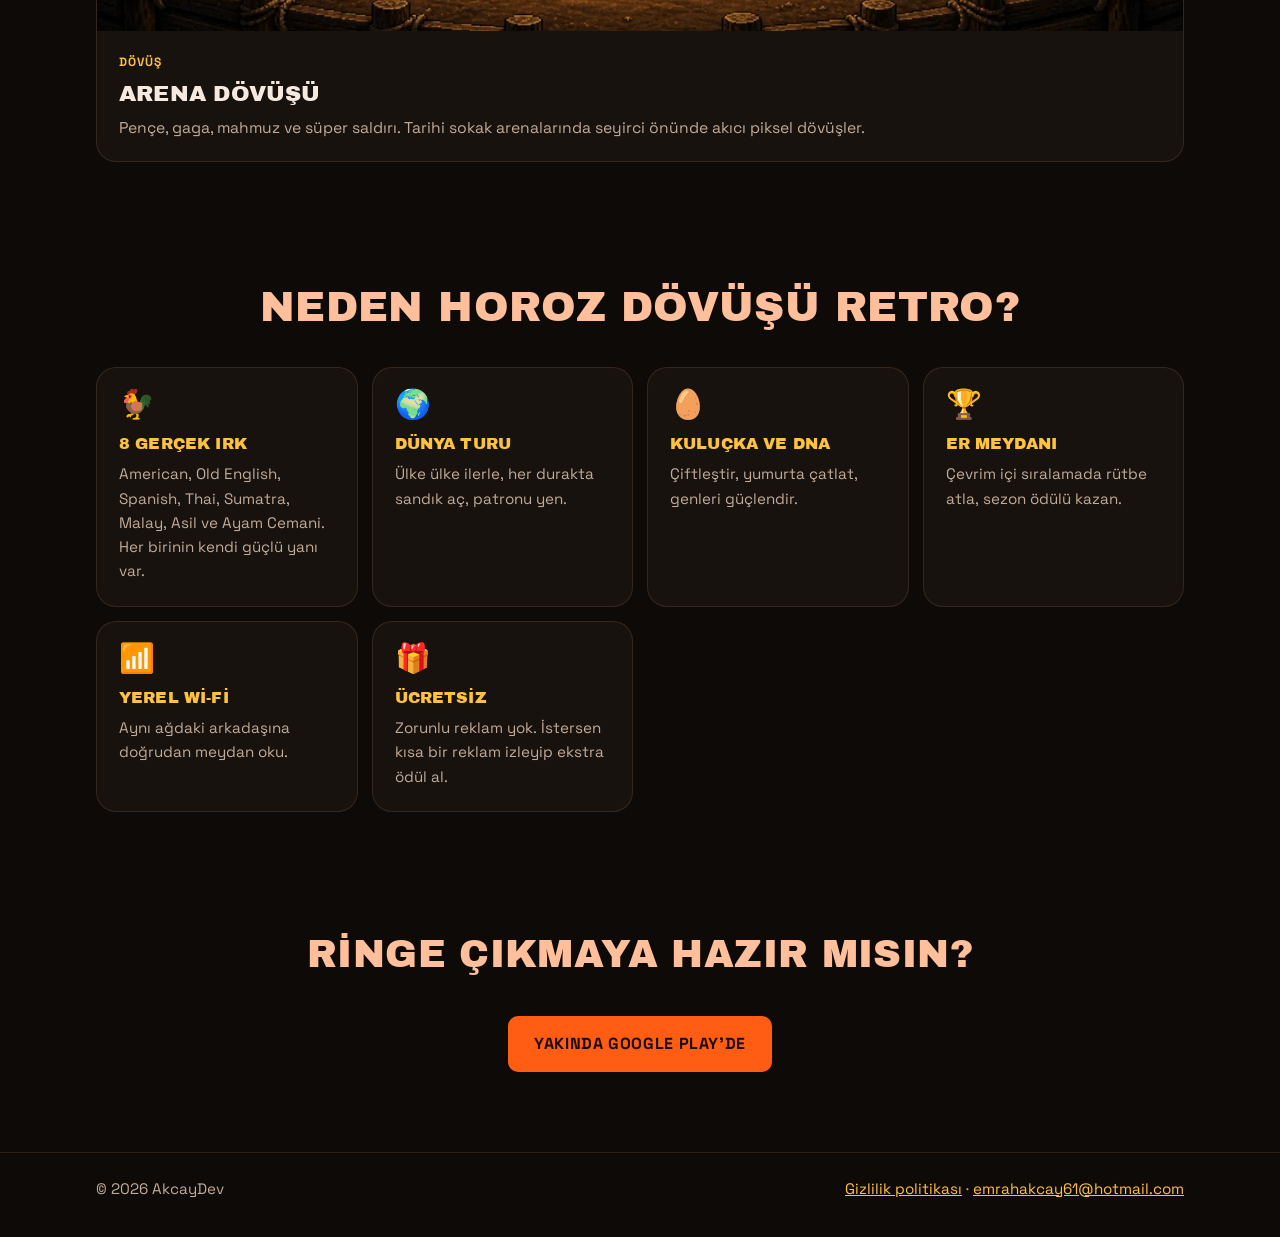
==== commit 14067ed5: "Horoz sayfası: rozet kaldırıldı, retro oyun adı kahraman alanına taşındı Co-Authored-By: Claude Opus" ====
--- a/horoz-dovusu-retro/index.html
+++ b/horoz-dovusu-retro/index.html
@@ -17,7 +17,6 @@
 <header class="ust">
   <div class="kap">
     <a class="geri" href="../"><img src="../logo.webp" alt="akcaydev"></a>
-    <a class="oyun-adi" href="#"><span lang="tr">Horoz Dövüşü Retro</span><span lang="en">Rooster Fight Retro</span></a>
     <div class="dil-sec" role="group" aria-label="Dil / Language">
       <button data-dil-sec="tr">TR</button><button data-dil-sec="en">EN</button>
     </div>
@@ -26,8 +25,8 @@
 
 <div class="kahraman">
   <div class="kap">
-    <span class="rozet"><span lang="tr">90'ların arcade klasiği yeniden doğdu</span><span lang="en">The 90s arcade classic is back</span></span>
-    <img class="ikon" src="gorseller/ikon.webp" alt="Horoz Dövüşü Retro / Rooster Fight Retro">
+    <img class="ikon" src="gorseller/ikon.webp" alt="">
+    <div class="oyun-adi"><span lang="tr">Horoz Dövüşü Retro</span><span lang="en">Rooster Fight Retro</span></div>
     <h1><span lang="tr">90'ların efsane arcade dövüş ruhu geri döndü!</span><span lang="en">The legendary 90s arcade fighting spirit is back!</span></h1>
     <p lang="tr">Piksel horozunu yetiştir, kuluçkada yeni nesiller çıkar, dünya turunda arenaları tek tek fethet ve er meydanında zirveye adını yazdır.</p>
     <p lang="en">Raise your pixel rooster, breed new generations, conquer arenas one by one on the world tour and climb to the top of the ranked arena.</p>
--- a/horoz-dovusu-retro/horoz.css
+++ b/horoz-dovusu-retro/horoz.css
@@ -13,12 +13,10 @@
 .kap { max-width: 1120px; margin: 0 auto; padding: 0 16px; }
 h1, h2, h3 { font-family: "Archivo Black", "Arial Black", sans-serif; font-weight: 400; text-transform: uppercase; letter-spacing: .01em; }
 .ust { position: sticky; top: 0; z-index: 10; background: rgba(14,10,8,.72); backdrop-filter: blur(14px); -webkit-backdrop-filter: blur(14px); border-bottom: 1px solid var(--cizgi); }
-.ust .kap { display: grid; grid-template-columns: 1fr auto 1fr; align-items: center; gap: 12px; height: 64px; }
-.ust .dil-sec { justify-self: end; }
-.oyun-adi { font: 400 2.6rem/1 "Jersey 10", monospace; letter-spacing: .04em; text-transform: uppercase; text-decoration: none; white-space: nowrap;
+.ust .kap { display: flex; align-items: center; justify-content: space-between; gap: 12px; height: 60px; }
+.oyun-adi { display: block; margin: 22px auto 0; font: 400 clamp(3rem, 11vw, 6.5rem)/.95 "Jersey 10", monospace; letter-spacing: .03em; text-transform: uppercase;
   background: linear-gradient(180deg, #ffe08a 0%, #ffc23d 40%, #ff5c14 100%); -webkit-background-clip: text; background-clip: text; color: transparent;
-  filter: drop-shadow(2px 2px 0 #3a1200) drop-shadow(0 0 10px rgba(255,92,20,.45)); }
-@media (max-width: 640px) { .ust .kap { grid-template-columns: auto 1fr auto; gap: 6px; } .geri img { height: 18px; } .oyun-adi { font-size: clamp(1rem, 5.4vw, 1.3rem); letter-spacing: .02em; justify-self: center; } .ust .dil-sec button { min-width: 34px; min-height: 34px; font-size: 13px; } }
+  filter: drop-shadow(4px 4px 0 #3a1200) drop-shadow(0 0 18px rgba(255,92,20,.45)); }
 .geri { display: flex; align-items: center; gap: 8px; color: var(--soluk); text-decoration: none; font-weight: 600; min-height: 44px; }
 .geri img { height: 30px; width: auto; display: block; }
 .dil-sec { display: flex; gap: 4px; background: var(--kart); border: 1px solid var(--cizgi); border-radius: 999px; padding: 4px; }
@@ -26,9 +24,7 @@
 .dil-sec button[aria-pressed="true"] { background: var(--turuncu); color: #fff; }
 
 .kahraman { text-align: center; padding: 72px 0 56px; }
-.rozet { display: inline-flex; align-items: center; gap: 8px; padding: 6px 14px; background: var(--kart); border: 1px solid var(--cizgi); border-radius: 8px; font-size: .8rem; font-weight: 700; letter-spacing: .06em; color: var(--altin); text-transform: uppercase; }
-.rozet::before { content: ""; width: 8px; height: 8px; border-radius: 50%; background: var(--turuncu); box-shadow: 0 0 10px var(--turuncu); }
-.kahraman .ikon { width: 112px; height: 112px; border-radius: 24px; margin: 22px auto 0; display: block; box-shadow: 0 10px 40px rgba(255,92,20,.35); }
+.kahraman .ikon { width: 112px; height: 112px; border-radius: 24px; margin: 0 auto; display: block; box-shadow: 0 10px 40px rgba(255,92,20,.35); }
 .kahraman h1 { font-size: clamp(2rem, 6vw, 3.6rem); line-height: 1.08; margin: 20px auto 14px; max-width: 900px; color: var(--seftali); text-shadow: 0 0 28px rgba(255,92,20,.45); }
 .kahraman p { max-width: 640px; margin: 0 auto; font-size: 1.12rem; color: var(--yazi); }
 .dugmeler { display: flex; flex-wrap: wrap; justify-content: center; gap: 12px; margin-top: 30px; }
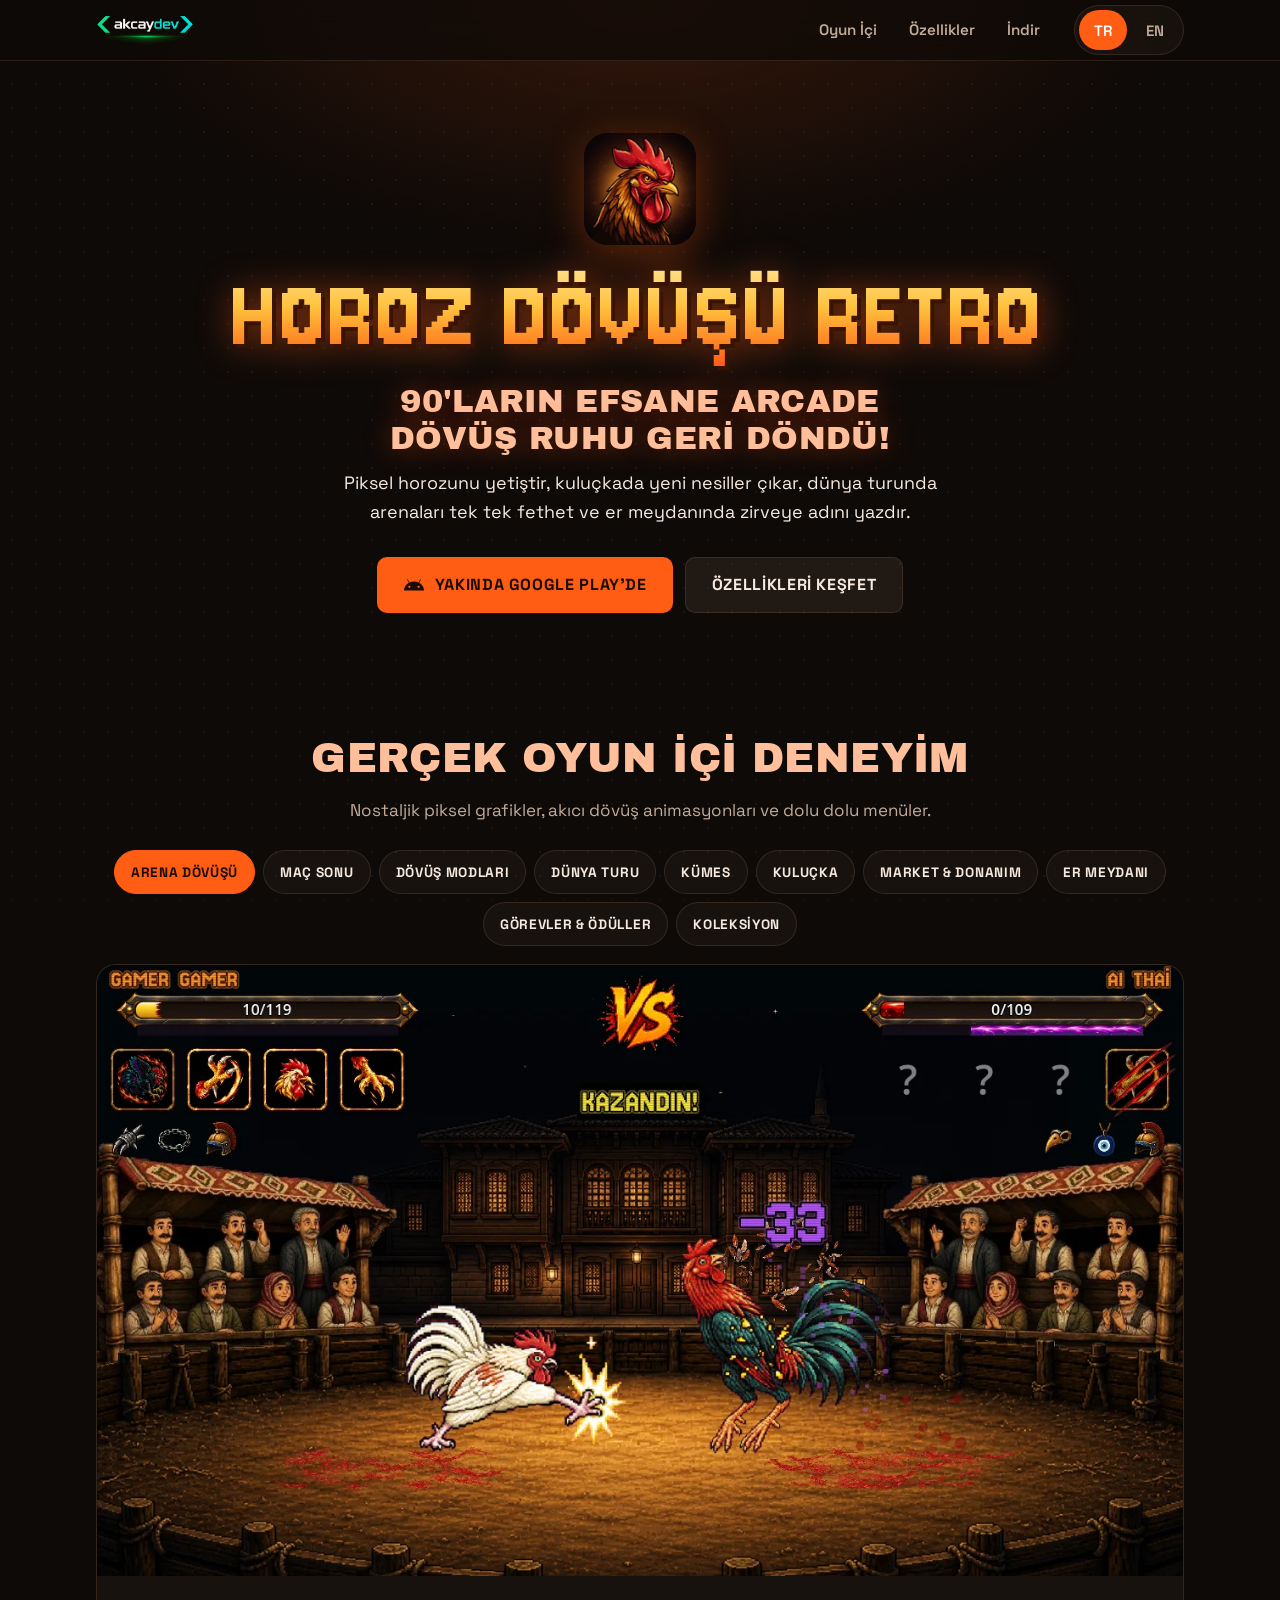
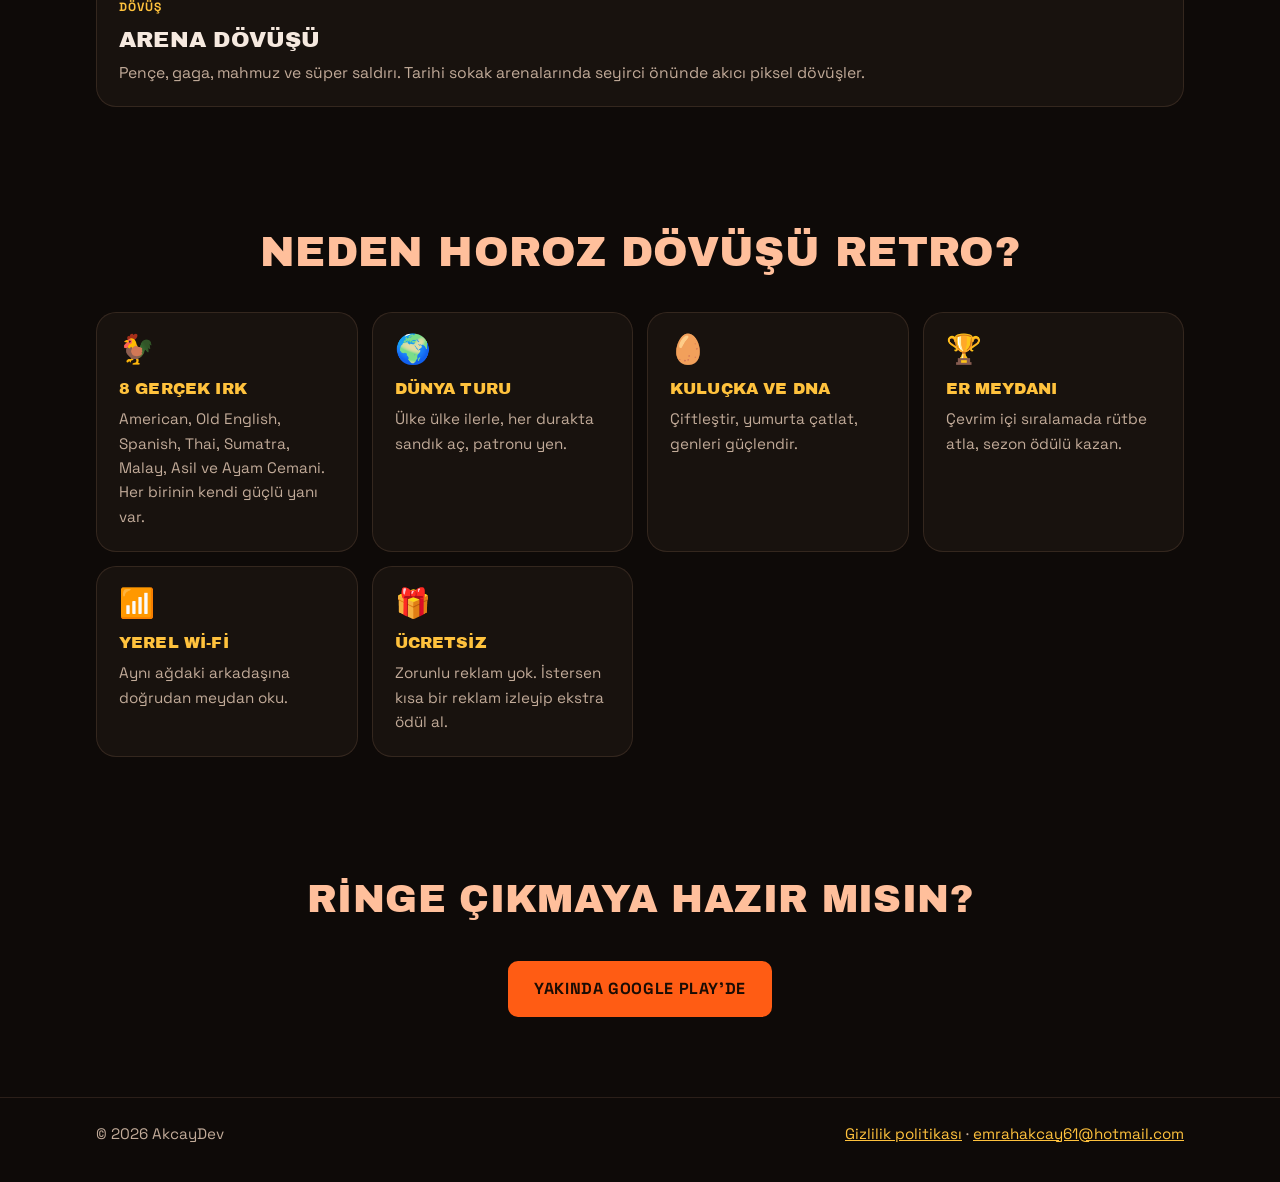
==== commit 94ffa893: "Horoz sayfası üst menüye bölüm bağlantıları Co-Authored-By: Claude Opus 5.5 <noreply@anthropic.com> " ====
--- a/horoz-dovusu-retro/index.html
+++ b/horoz-dovusu-retro/index.html
@@ -17,6 +17,11 @@
 <header class="ust">
   <div class="kap">
     <a class="geri" href="../"><img src="../logo.webp" alt="akcaydev"></a>
+    <nav class="menu">
+      <a href="#oyun"><span lang="tr">Oyun İçi</span><span lang="en">Gameplay</span></a>
+      <a href="#ozellikler"><span lang="tr">Özellikler</span><span lang="en">Features</span></a>
+      <a href="#indir"><span lang="tr">İndir</span><span lang="en">Download</span></a>
+    </nav>
     <div class="dil-sec" role="group" aria-label="Dil / Language">
       <button data-dil-sec="tr">TR</button><button data-dil-sec="en">EN</button>
     </div>
@@ -153,7 +158,7 @@
   </div>
 </section>
 
-<section class="bolum">
+<section class="bolum" id="ozellikler">
   <div class="kap">
     <div class="baslik">
       <h2><span lang="tr">Neden Horoz Dövüşü Retro?</span><span lang="en">Why Rooster Fight Retro?</span></h2>
@@ -169,7 +174,7 @@
   </div>
 </section>
 
-<div class="son bolum">
+<div class="son bolum" id="indir">
   <div class="kap">
     <h2><span lang="tr">Ringe çıkmaya hazır mısın?</span><span lang="en">Ready to enter the ring?</span></h2>
     <div class="dugmeler">
--- a/horoz-dovusu-retro/horoz.css
+++ b/horoz-dovusu-retro/horoz.css
@@ -13,7 +13,11 @@
 .kap { max-width: 1120px; margin: 0 auto; padding: 0 16px; }
 h1, h2, h3 { font-family: "Archivo Black", "Arial Black", sans-serif; font-weight: 400; text-transform: uppercase; letter-spacing: .01em; }
 .ust { position: sticky; top: 0; z-index: 10; background: rgba(14,10,8,.72); backdrop-filter: blur(14px); -webkit-backdrop-filter: blur(14px); border-bottom: 1px solid var(--cizgi); }
-.ust .kap { display: flex; align-items: center; justify-content: space-between; gap: 12px; height: 60px; }
+.ust .kap { display: flex; align-items: center; gap: 20px; height: 60px; }
+.menu { display: flex; gap: 4px; margin-left: auto; }
+.menu a { color: var(--soluk); text-decoration: none; font-weight: 600; font-size: .95rem; padding: 8px 14px; border-radius: 999px; transition: color .2s, background .2s; }
+.menu a:hover { color: var(--yazi); background: var(--kart2); }
+@media (max-width: 720px) { .menu { display: none; } .ust .dil-sec { margin-left: auto; } }
 .oyun-adi { display: block; margin: 22px auto 0; font: 400 clamp(3rem, 11vw, 6.5rem)/.95 "Jersey 10", monospace; letter-spacing: .03em; text-transform: uppercase;
   background: linear-gradient(180deg, #ffe08a 0%, #ffc23d 40%, #ff5c14 100%); -webkit-background-clip: text; background-clip: text; color: transparent;
   filter: drop-shadow(4px 4px 0 #3a1200) drop-shadow(0 0 18px rgba(255,92,20,.45)); }
@@ -25,7 +29,7 @@
 
 .kahraman { text-align: center; padding: 72px 0 56px; }
 .kahraman .ikon { width: 112px; height: 112px; border-radius: 24px; margin: 0 auto; display: block; box-shadow: 0 10px 40px rgba(255,92,20,.35); }
-.kahraman h1 { font-size: clamp(2rem, 6vw, 3.6rem); line-height: 1.08; margin: 20px auto 14px; max-width: 900px; color: var(--seftali); text-shadow: 0 0 28px rgba(255,92,20,.45); }
+.kahraman h1 { font-size: clamp(1.3rem, 3.4vw, 2rem); line-height: 1.15; margin: 18px auto 12px; max-width: 900px; text-wrap: balance; color: var(--seftali); text-shadow: 0 0 28px rgba(255,92,20,.45); }
 .kahraman p { max-width: 640px; margin: 0 auto; font-size: 1.12rem; color: var(--yazi); }
 .dugmeler { display: flex; flex-wrap: wrap; justify-content: center; gap: 12px; margin-top: 30px; }
 .dugme { display: inline-flex; align-items: center; justify-content: center; gap: 10px; min-height: 56px; padding: 0 26px; border-radius: 10px; font: 700 1rem "Space Grotesk", sans-serif; text-transform: uppercase; letter-spacing: .04em; text-decoration: none; }
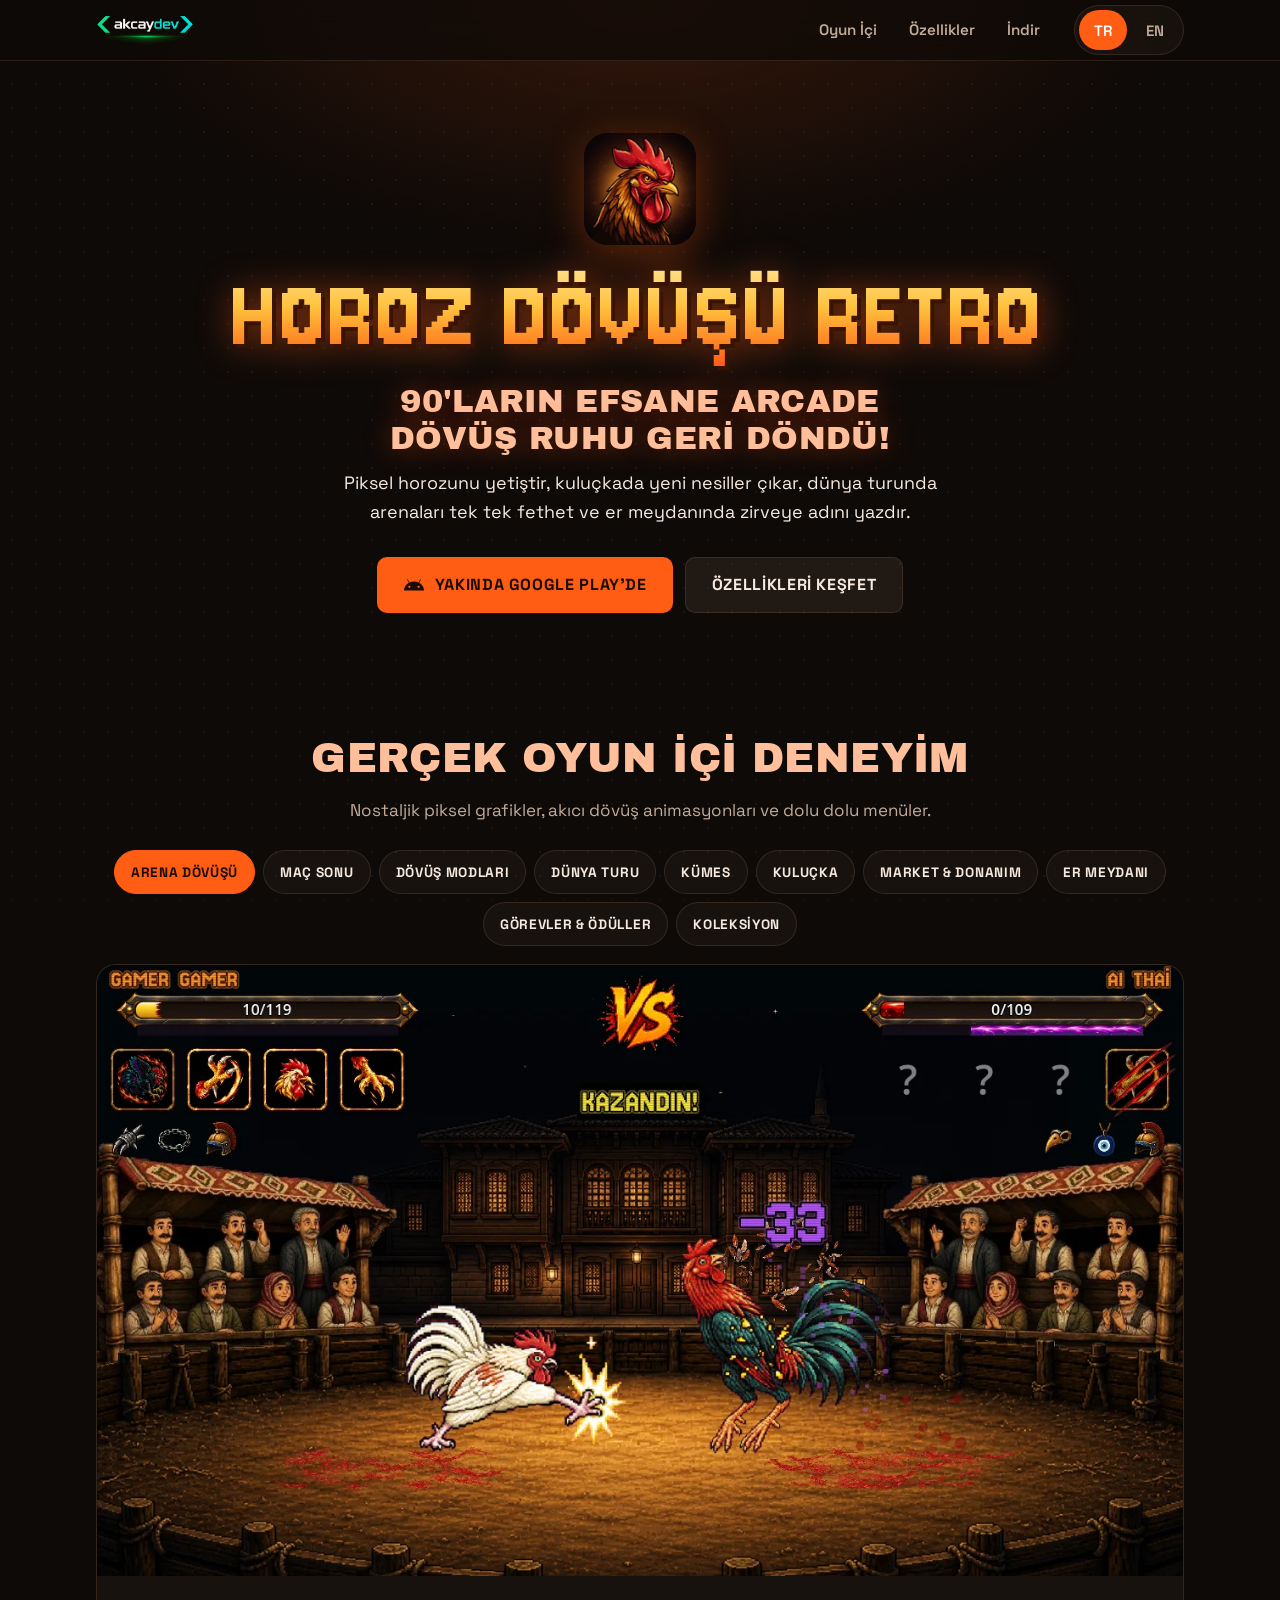
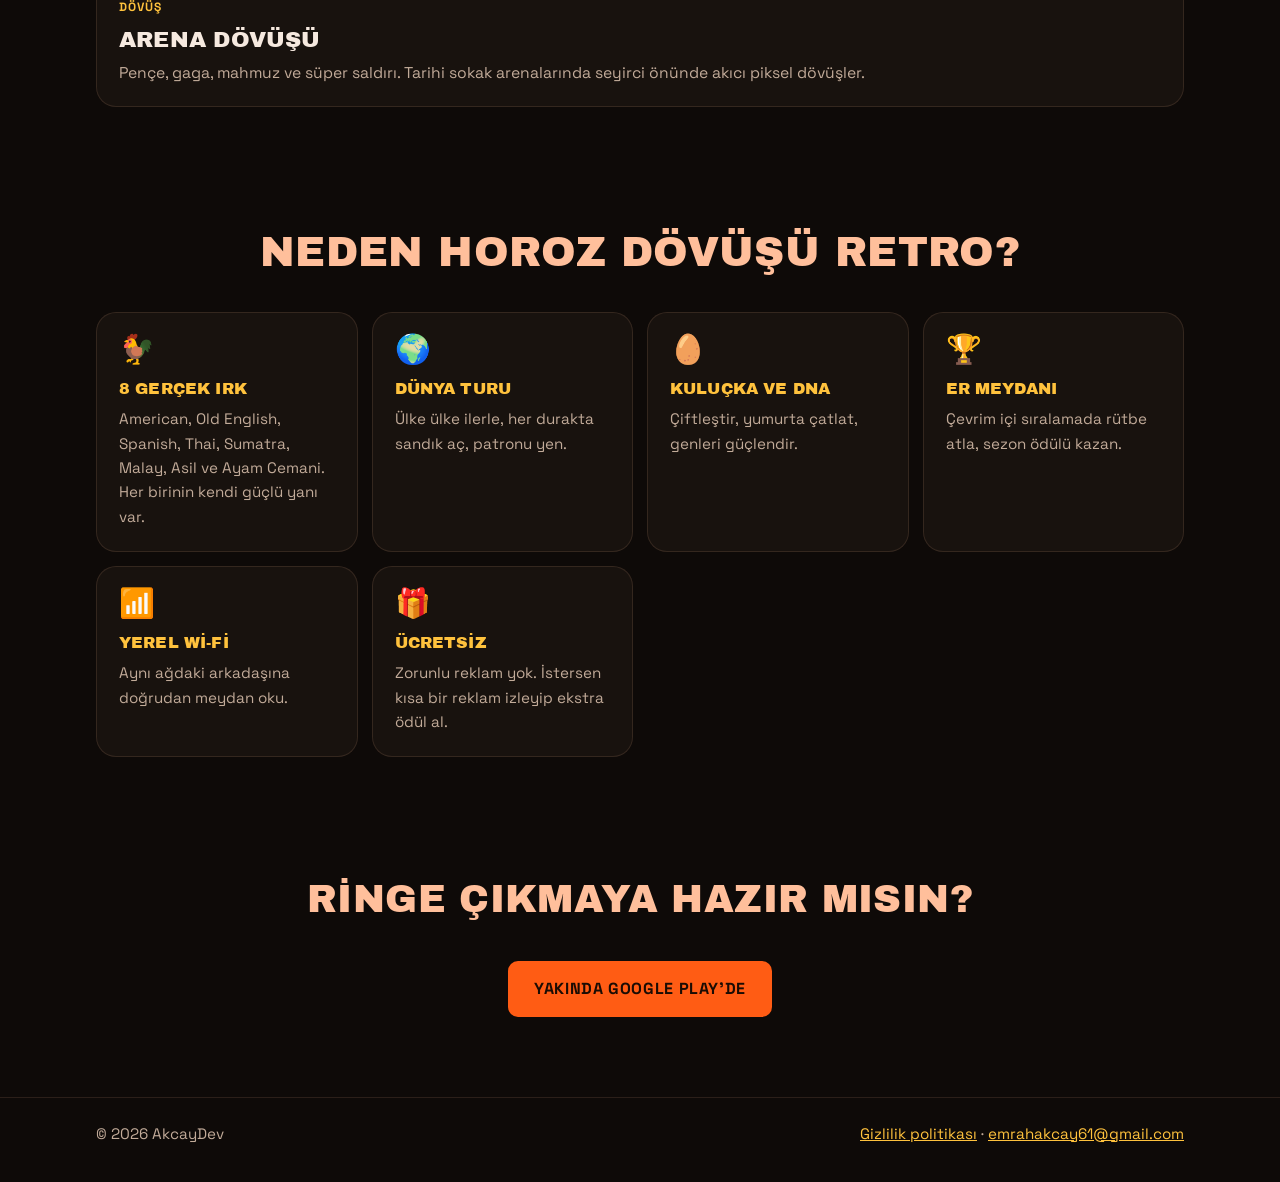
==== commit 881e1b8f: "İletişim e-postası gmail adresiyle değiştirildi Co-Authored-By: Claude Opus 5.5 <noreply@anthropic.c" ====
--- a/horoz-dovusu-retro/index.html
+++ b/horoz-dovusu-retro/index.html
@@ -186,7 +186,7 @@
 <footer class="alt">
   <div class="kap">
     <span>© 2026 AkcayDev</span>
-    <span><a href="gizlilik.html"><span lang="tr">Gizlilik politikası</span><span lang="en">Privacy policy</span></a> · <a href="mailto:emrahakcay61@hotmail.com">emrahakcay61@hotmail.com</a></span>
+    <span><a href="gizlilik.html"><span lang="tr">Gizlilik politikası</span><span lang="en">Privacy policy</span></a> · <a href="mailto:emrahakcay61@gmail.com">emrahakcay61@gmail.com</a></span>
   </div>
 </footer>
 
--- a/horoz-dovusu-retro/horoz.css
+++ b/horoz-dovusu-retro/horoz.css
@@ -17,7 +17,9 @@
 .menu { display: flex; gap: 4px; margin-left: auto; }
 .menu a { color: var(--soluk); text-decoration: none; font-weight: 600; font-size: .95rem; padding: 8px 14px; border-radius: 999px; transition: color .2s, background .2s; }
 .menu a:hover { color: var(--yazi); background: var(--kart2); }
-@media (max-width: 720px) { .menu { display: none; } .ust .dil-sec { margin-left: auto; } }
+.ust .dil-sec { margin-left: auto; }
+.menu + .dil-sec { margin-left: 0; }
+@media (max-width: 720px) { .menu { display: none; } .menu + .dil-sec { margin-left: auto; } }
 .oyun-adi { display: block; margin: 22px auto 0; font: 400 clamp(3rem, 11vw, 6.5rem)/.95 "Jersey 10", monospace; letter-spacing: .03em; text-transform: uppercase;
   background: linear-gradient(180deg, #ffe08a 0%, #ffc23d 40%, #ff5c14 100%); -webkit-background-clip: text; background-clip: text; color: transparent;
   filter: drop-shadow(4px 4px 0 #3a1200) drop-shadow(0 0 18px rgba(255,92,20,.45)); }
